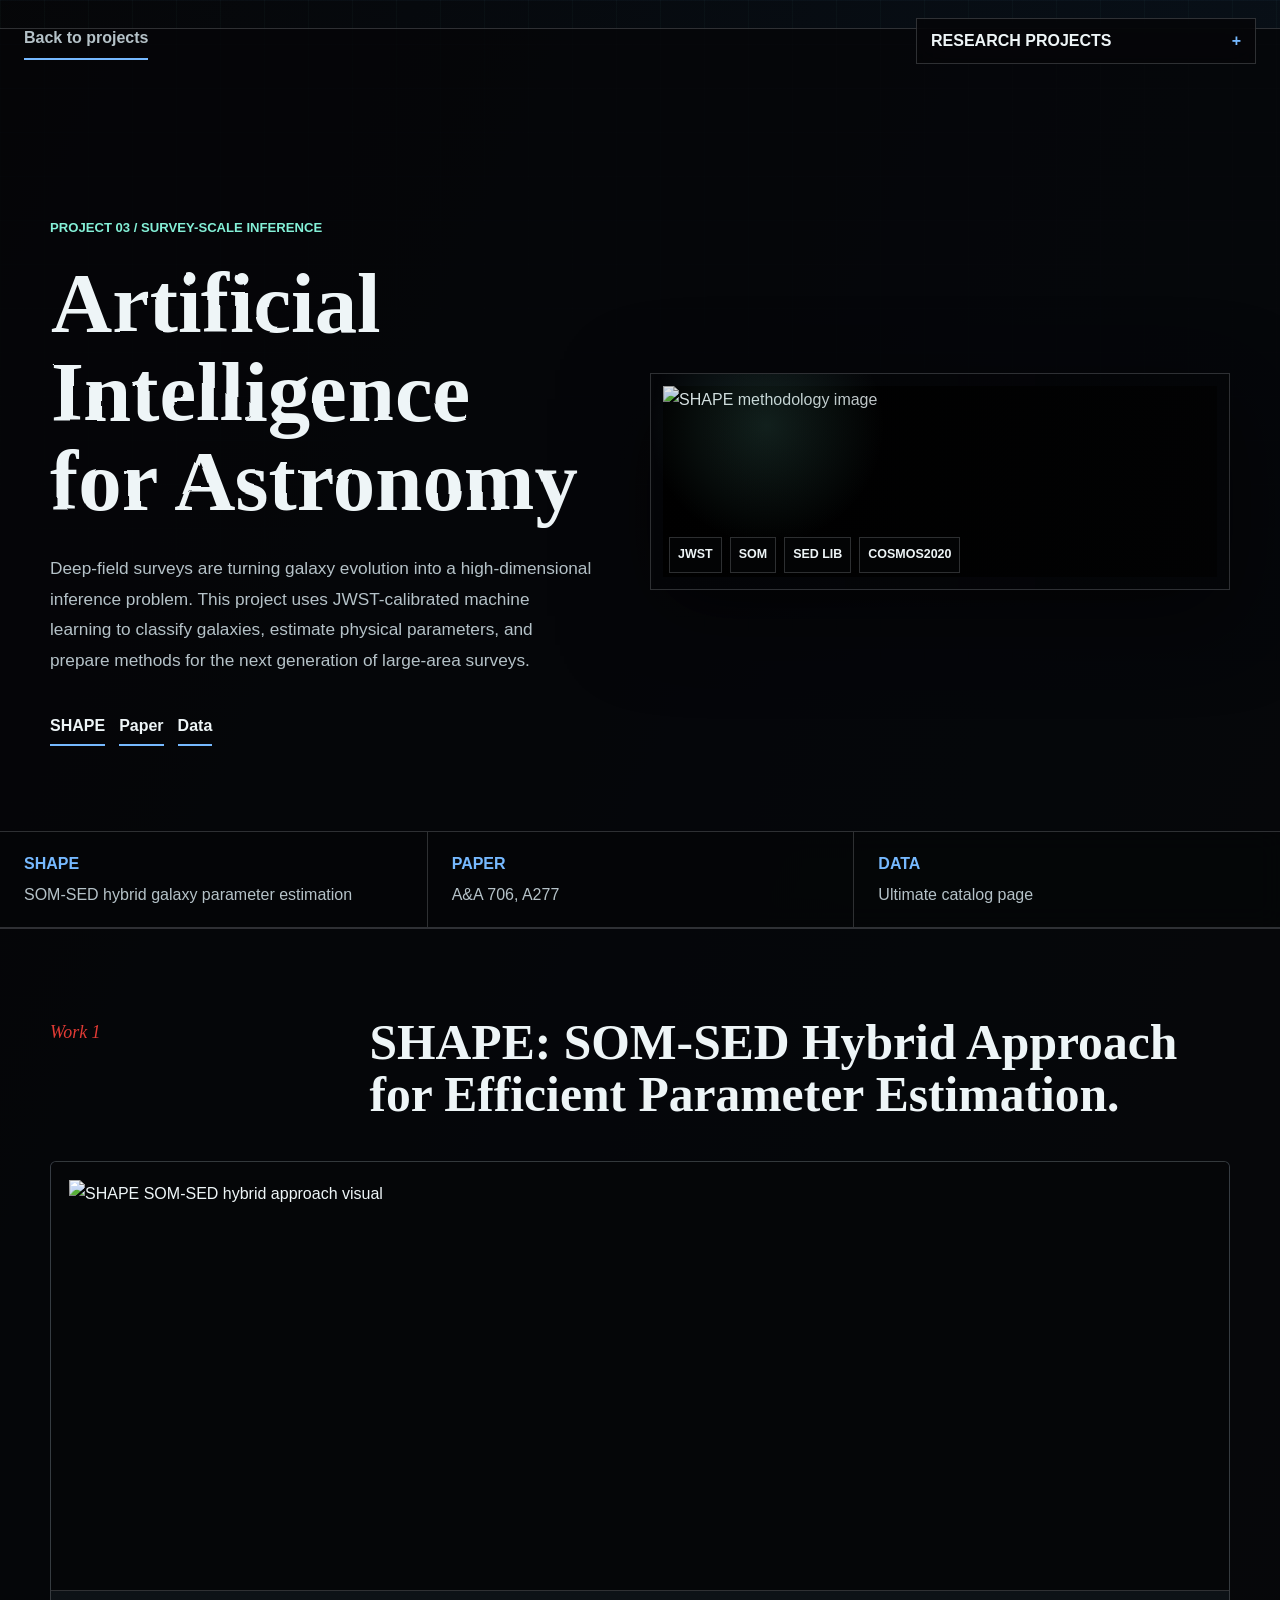
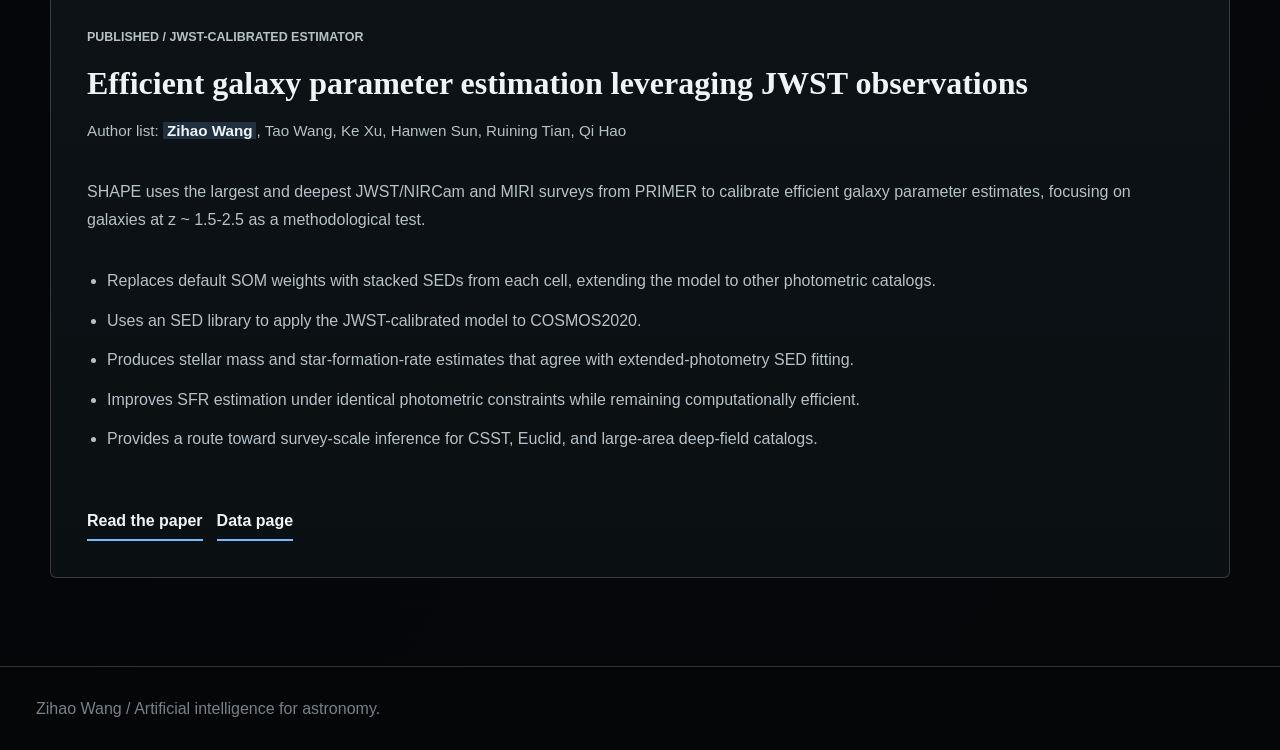
==== pages/artificial-intelligence-astronomy.html @ 345cf010 "Add galaxy and AI project pages" ====
<!DOCTYPE html>
<html lang="en">
<head>
  <meta charset="utf-8">
  <meta name="viewport" content="width=device-width, initial-scale=1">
  <title>Artificial Intelligence for Astronomy | Zihao Wang</title>
  <meta name="description" content="Research project page of Zihao Wang on machine learning for astronomy, JWST-calibrated galaxy parameter estimation, SHAPE, SOM-SED modeling, and survey-ready galaxy inference.">
  <meta name="robots" content="index, follow">
  <link rel="canonical" href="https://zihaowang-kiaa.github.io/personal-homepage/pages/artificial-intelligence-astronomy.html">
  <meta property="og:type" content="article">
  <meta property="og:title" content="Artificial Intelligence for Astronomy | Zihao Wang">
  <meta property="og:description" content="Projects on JWST-calibrated machine learning, SHAPE, galaxy parameter estimation, and large survey inference.">
  <meta property="og:url" content="https://zihaowang-kiaa.github.io/personal-homepage/pages/artificial-intelligence-astronomy.html">
  <meta property="og:image" content="https://zihaowang-kiaa.github.io/personal-homepage/source%20materials/SHAPE1.png">
  <link rel="icon" href="data:,">
  <style>
    :root {
      color-scheme: dark;
      --bg: #050608;
      --ink: #eef5f7;
      --muted: #b5c2c8;
      --dim: #76828a;
      --line: rgba(238, 245, 247, 0.18);
      --blue: #76b9ff;
      --mint: #84f0d7;
      --red: #e23b35;
      --paper: rgba(7, 9, 12, 0.86);
      --max: 1180px;
    }

    * { box-sizing: border-box; }

    html { scroll-behavior: smooth; }

    body {
      margin: 0;
      min-height: 100vh;
      color: var(--ink);
      background:
        linear-gradient(115deg, rgba(5, 6, 8, 0.98), rgba(7, 14, 22, 0.96) 50%, rgba(13, 17, 18, 0.98)),
        repeating-linear-gradient(0deg, rgba(118, 185, 255, 0.032) 0 1px, transparent 1px 13px),
        linear-gradient(90deg, rgba(226, 59, 53, 0.08), transparent 32%, rgba(132, 240, 215, 0.09));
      font-family: Inter, Helvetica, Arial, sans-serif;
      line-height: 1.72;
      overflow-x: hidden;
    }

    body::before {
      content: "";
      position: fixed;
      inset: 0;
      z-index: -1;
      pointer-events: none;
      background:
        linear-gradient(rgba(118, 185, 255, 0.045) 1px, transparent 1px),
        linear-gradient(90deg, rgba(132, 240, 215, 0.04) 1px, transparent 1px);
      background-size: 44px 44px;
      mask-image: linear-gradient(to bottom, rgba(0, 0, 0, 0.82), transparent 78%);
    }

    a { color: inherit; text-decoration: none; }

    img {
      display: block;
      max-width: 100%;
    }

    a:focus-visible,
    summary:focus-visible {
      outline: 2px solid var(--mint);
      outline-offset: 4px;
    }

    .back-link,
    .project-menu {
      position: fixed;
      top: 18px;
      z-index: 30;
    }

    .back-link {
      left: 24px;
      min-height: 42px;
      display: inline-flex;
      align-items: center;
      color: var(--muted);
      border-bottom: 2px solid var(--blue);
      font-weight: 900;
    }

    .project-menu {
      right: 24px;
      width: min(340px, calc(100vw - 48px));
    }

    .project-menu summary {
      min-height: 42px;
      padding: 8px 14px;
      list-style: none;
      cursor: pointer;
      border: 1px solid var(--line);
      background: rgba(5, 6, 8, 0.8);
      backdrop-filter: blur(14px);
      font-weight: 900;
      text-transform: uppercase;
    }

    .project-menu summary::-webkit-details-marker { display: none; }

    .project-menu summary::after {
      content: "+";
      float: right;
      color: var(--blue);
    }

    .project-menu[open] summary::after { content: "-"; }

    .project-options {
      margin-top: 8px;
      border: 1px solid var(--line);
      background: rgba(5, 6, 8, 0.94);
      backdrop-filter: blur(14px);
      box-shadow: 0 22px 70px rgba(0, 0, 0, 0.46);
    }

    .project-options a {
      display: grid;
      gap: 2px;
      padding: 14px;
      border-top: 1px solid var(--line);
      color: var(--muted);
    }

    .project-options a:first-child { border-top: 0; }

    .project-options a:hover,
    .project-options a:focus-visible,
    .project-options .active {
      color: var(--ink);
      background: rgba(118, 185, 255, 0.12);
    }

    .project-options small {
      color: var(--dim);
      text-transform: uppercase;
      font-weight: 900;
    }

    h1, h2, h3 {
      margin: 0;
      font-family: Georgia, "Times New Roman", serif;
      line-height: 1.05;
    }

    .hero {
      min-height: 100svh;
      padding: 116px 36px 108px;
      display: grid;
      align-items: center;
      border-bottom: 1px solid var(--line);
      overflow: hidden;
      position: relative;
    }

    .hero-inner,
    .section-inner {
      width: min(var(--max), 100%);
      margin: 0 auto;
      position: relative;
      z-index: 2;
    }

    .hero-inner {
      display: grid;
      grid-template-columns: minmax(0, 0.86fr) minmax(420px, 0.92fr);
      gap: 58px;
      align-items: center;
    }

    .kicker,
    .eyebrow {
      margin: 0;
      color: var(--mint);
      font-size: 0.82rem;
      font-weight: 900;
      text-transform: uppercase;
    }

    h1 {
      margin-top: 18px;
      max-width: 820px;
      font-size: 5.3rem;
      filter: url(#text-waver);
    }

    .subtitle {
      margin: 28px 0 0;
      max-width: 780px;
      color: var(--muted);
      font-size: 1.08rem;
      line-height: 1.78;
    }

    .hero-actions {
      display: flex;
      flex-wrap: wrap;
      gap: 14px;
      margin-top: 32px;
    }

    .text-link,
    .source-link {
      min-height: 38px;
      display: inline-flex;
      align-items: center;
      justify-self: start;
      color: var(--ink);
      border-bottom: 2px solid var(--blue);
      font-weight: 900;
    }

    .text-link:hover,
    .source-link:hover,
    .text-link:focus-visible,
    .source-link:focus-visible {
      color: var(--mint);
    }

    .data-map {
      position: relative;
      border: 1px solid var(--line);
      background: rgba(5, 6, 8, 0.7);
      padding: 12px;
      overflow: hidden;
      box-shadow: 0 26px 86px rgba(0, 0, 0, 0.54);
    }

    .data-map img {
      width: 100%;
      aspect-ratio: 2.91 / 1;
      object-fit: contain;
      object-position: center;
      opacity: 0.9;
      filter: contrast(1.1) saturate(0.92);
      background: #050608;
    }

    .data-map::after {
      content: "";
      position: absolute;
      inset: 0;
      pointer-events: none;
      background:
        linear-gradient(90deg, transparent, rgba(5, 6, 8, 0.38)),
        radial-gradient(circle at 20% 24%, rgba(132, 240, 215, 0.14), transparent 24%);
    }

    .map-labels {
      position: absolute;
      left: 18px;
      right: 18px;
      bottom: 16px;
      z-index: 2;
      display: flex;
      flex-wrap: wrap;
      gap: 8px;
    }

    .map-labels span {
      border: 1px solid var(--line);
      background: rgba(5, 6, 8, 0.72);
      padding: 6px 8px;
      color: var(--ink);
      font-size: 0.78rem;
      font-weight: 900;
      text-transform: uppercase;
    }

    .hero-ticker {
      position: absolute;
      left: 0;
      right: 0;
      bottom: 0;
      z-index: 3;
      display: grid;
      grid-template-columns: repeat(3, minmax(0, 1fr));
      border-top: 1px solid var(--line);
      background: rgba(5, 6, 8, 0.84);
      backdrop-filter: blur(12px);
    }

    .hero-ticker a {
      min-height: 88px;
      padding: 18px 24px;
      border-left: 1px solid var(--line);
      color: var(--muted);
      display: grid;
      align-content: center;
      gap: 3px;
    }

    .hero-ticker a:first-child { border-left: 0; }

    .hero-ticker span {
      color: var(--blue);
      font-weight: 900;
      text-transform: uppercase;
    }

    section {
      padding: 88px 36px;
      border-top: 1px solid var(--line);
      background: rgba(5, 6, 8, 0.8);
    }

    .section-head {
      display: grid;
      grid-template-columns: minmax(190px, 0.32fr) minmax(0, 1fr);
      gap: 44px;
      align-items: start;
      margin-bottom: 40px;
    }

    .section-head p {
      margin: 0;
      color: var(--red);
      font-family: Georgia, "Times New Roman", serif;
      font-size: 1.12rem;
      font-style: italic;
    }

    .section-head h2 {
      font-size: 3.1rem;
      max-width: 940px;
    }

    .work-card {
      border: 1px solid var(--line);
      border-radius: 6px;
      background:
        linear-gradient(180deg, rgba(118, 185, 255, 0.07), rgba(132, 240, 215, 0.035)),
        var(--paper);
    }

    .work-body p,
    .work-body li {
      color: var(--muted);
    }

    .work-card {
      overflow: hidden;
      display: grid;
      grid-template-columns: minmax(0, 1fr);
      align-items: start;
    }

    .work-cover {
      margin: 0;
      padding: 18px;
      border-bottom: 1px solid var(--line);
      background: #050608;
      overflow: hidden;
    }

    .work-cover img {
      width: 100%;
      aspect-ratio: 2.91 / 1;
      height: auto;
      object-fit: contain;
      object-position: center;
    }

    .work-body {
      padding: 36px;
      display: grid;
      gap: 18px;
      align-content: start;
    }

    .work-type {
      margin: 0;
      color: var(--mint);
      font-size: 0.78rem;
      font-weight: 900;
      text-transform: uppercase;
    }

    .work-body h3 {
      font-size: 2rem;
    }

    .authors {
      margin: 0;
      color: var(--muted);
      font-size: 0.95rem;
    }

    .authors strong {
      color: var(--ink);
      background: rgba(118, 185, 255, 0.18);
      padding: 0 4px;
    }

    .work-body ul {
      margin: 0;
      padding-left: 20px;
      line-height: 1.72;
    }

    .work-body li + li { margin-top: 12px; }

    footer {
      border-top: 1px solid var(--line);
      padding: 28px 36px;
      color: var(--dim);
      background: rgba(5, 6, 8, 0.92);
    }

    @media (max-width: 980px) {
      .hero-inner,
      .section-head,
      .work-card {
        grid-template-columns: 1fr;
      }

      .hero {
        min-height: auto;
        padding-top: 150px;
      }

      .hero-ticker {
        position: relative;
        grid-template-columns: 1fr;
        margin: 42px -36px -108px;
      }

      .hero-ticker a {
        border-left: 0;
        border-top: 1px solid var(--line);
      }

      .hero-ticker a:first-child { border-top: 0; }

      .work-cover {
        min-height: auto;
        border-right: 0;
        border-bottom: 1px solid var(--line);
      }

      .work-cover img {
        aspect-ratio: 2.91 / 1;
      }

      .project-menu,
      .back-link {
        position: absolute;
      }
    }

    @media (max-width: 640px) {
      .hero,
      section {
        padding-left: 20px;
        padding-right: 20px;
      }

      .back-link {
        left: 18px;
        top: 76px;
      }

      .project-menu {
        right: 18px;
        width: calc(100vw - 36px);
      }

      .hero-ticker {
        margin-left: -20px;
        margin-right: -20px;
      }

      h1 {
        font-size: 3rem;
      }

      .section-head h2 {
        font-size: 2.08rem;
      }

      .work-body {
        padding: 24px;
      }
    }
  </style>
</head>
<body>
  <svg width="0" height="0" aria-hidden="true">
    <filter id="text-waver">
      <feTurbulence baseFrequency="0.016" seed="5">
        <animate attributeName="seed" dur="0.8s" values="5;8;6;5" repeatCount="indefinite"></animate>
      </feTurbulence>
      <feDisplacementMap in="SourceGraphic" scale="1.8"></feDisplacementMap>
    </filter>
  </svg>

  <a class="back-link" href="../index.html#projects">Back to projects</a>

  <details class="project-menu">
    <summary>Research Projects</summary>
    <div class="project-options">
      <a href="high-redshift-black-holes-agns.html">
        <small>01</small>
        High-redshift black holes and AGNs
      </a>
      <a href="high-redshift-galaxies-star-formation.html">
        <small>02</small>
        High-redshift galaxies and star formation
      </a>
      <a class="active" href="artificial-intelligence-astronomy.html">
        <small>03 Active</small>
        Artificial Intelligence for astronomy
      </a>
    </div>
  </details>

  <main>
    <section class="hero" id="top">
      <div class="hero-inner">
        <div>
          <p class="kicker">Project 03 / Survey-scale inference</p>
          <h1>Artificial Intelligence for Astronomy</h1>
          <p class="subtitle">
            Deep-field surveys are turning galaxy evolution into a high-dimensional inference problem. This project uses JWST-calibrated machine learning to classify galaxies, estimate physical parameters, and prepare methods for the next generation of large-area surveys.
          </p>
          <div class="hero-actions" aria-label="Project shortcuts">
            <a class="text-link" href="#shape">SHAPE</a>
            <a class="text-link" href="https://ui.adsabs.harvard.edu/abs/2026A%26A...706A.277W/abstract" target="_blank" rel="noopener noreferrer">Paper</a>
            <a class="text-link" href="http://www.taoofcosmos.space/ultimate/" target="_blank" rel="noopener noreferrer">Data</a>
          </div>
        </div>

        <div class="data-map" aria-label="SHAPE methodology visual">
          <img src="../source materials/SHAPE1.png" alt="SHAPE methodology image">
          <div class="map-labels" aria-hidden="true">
            <span>JWST</span>
            <span>SOM</span>
            <span>SED Lib</span>
            <span>COSMOS2020</span>
          </div>
        </div>
      </div>

      <div class="hero-ticker">
        <a href="#shape">
          <span>SHAPE</span>
          SOM-SED hybrid galaxy parameter estimation
        </a>
        <a href="https://ui.adsabs.harvard.edu/abs/2026A%26A...706A.277W/abstract" target="_blank" rel="noopener noreferrer">
          <span>Paper</span>
          A&A 706, A277
        </a>
        <a href="http://www.taoofcosmos.space/ultimate/" target="_blank" rel="noopener noreferrer">
          <span>Data</span>
          Ultimate catalog page
        </a>
      </div>
    </section>

    <section id="shape">
      <div class="section-inner">
        <div class="section-head">
          <p>Work 1</p>
          <h2>SHAPE: SOM-SED Hybrid Approach for Efficient Parameter Estimation.</h2>
        </div>

        <article class="work-card">
          <figure class="work-cover">
            <img src="../source materials/SHAPE1.png" alt="SHAPE SOM-SED hybrid approach visual">
          </figure>
          <div class="work-body">
            <p class="work-type">Published / JWST-calibrated estimator</p>
            <h3>Efficient galaxy parameter estimation leveraging JWST observations</h3>
            <p class="authors">Author list: <strong>Zihao Wang</strong>, Tao Wang, Ke Xu, Hanwen Sun, Ruining Tian, Qi Hao</p>
            <p>
              SHAPE uses the largest and deepest JWST/NIRCam and MIRI surveys from PRIMER to calibrate efficient galaxy parameter estimates, focusing on galaxies at z ~ 1.5-2.5 as a methodological test.
            </p>
            <ul>
              <li>Replaces default SOM weights with stacked SEDs from each cell, extending the model to other photometric catalogs.</li>
              <li>Uses an SED library to apply the JWST-calibrated model to COSMOS2020.</li>
              <li>Produces stellar mass and star-formation-rate estimates that agree with extended-photometry SED fitting.</li>
              <li>Improves SFR estimation under identical photometric constraints while remaining computationally efficient.</li>
              <li>Provides a route toward survey-scale inference for CSST, Euclid, and large-area deep-field catalogs.</li>
            </ul>
            <div class="hero-actions">
              <a class="source-link" href="https://ui.adsabs.harvard.edu/abs/2026A%26A...706A.277W/abstract" target="_blank" rel="noopener noreferrer">Read the paper</a>
              <a class="source-link" href="http://www.taoofcosmos.space/ultimate/" target="_blank" rel="noopener noreferrer">Data page</a>
            </div>
          </div>
        </article>
      </div>
    </section>

  </main>

  <footer>
    Zihao Wang / Artificial intelligence for astronomy.
  </footer>

  <script>
    document.querySelectorAll("a[href]").forEach((link) => {
      const href = link.getAttribute("href") || "";
      if (!/^https?:\/\//i.test(href)) return;
      const url = new URL(href, window.location.href);
      if (url.origin === window.location.origin) return;
      link.target = "_blank";
      link.rel = "noopener noreferrer";
    });
  </script>
</body>
</html>
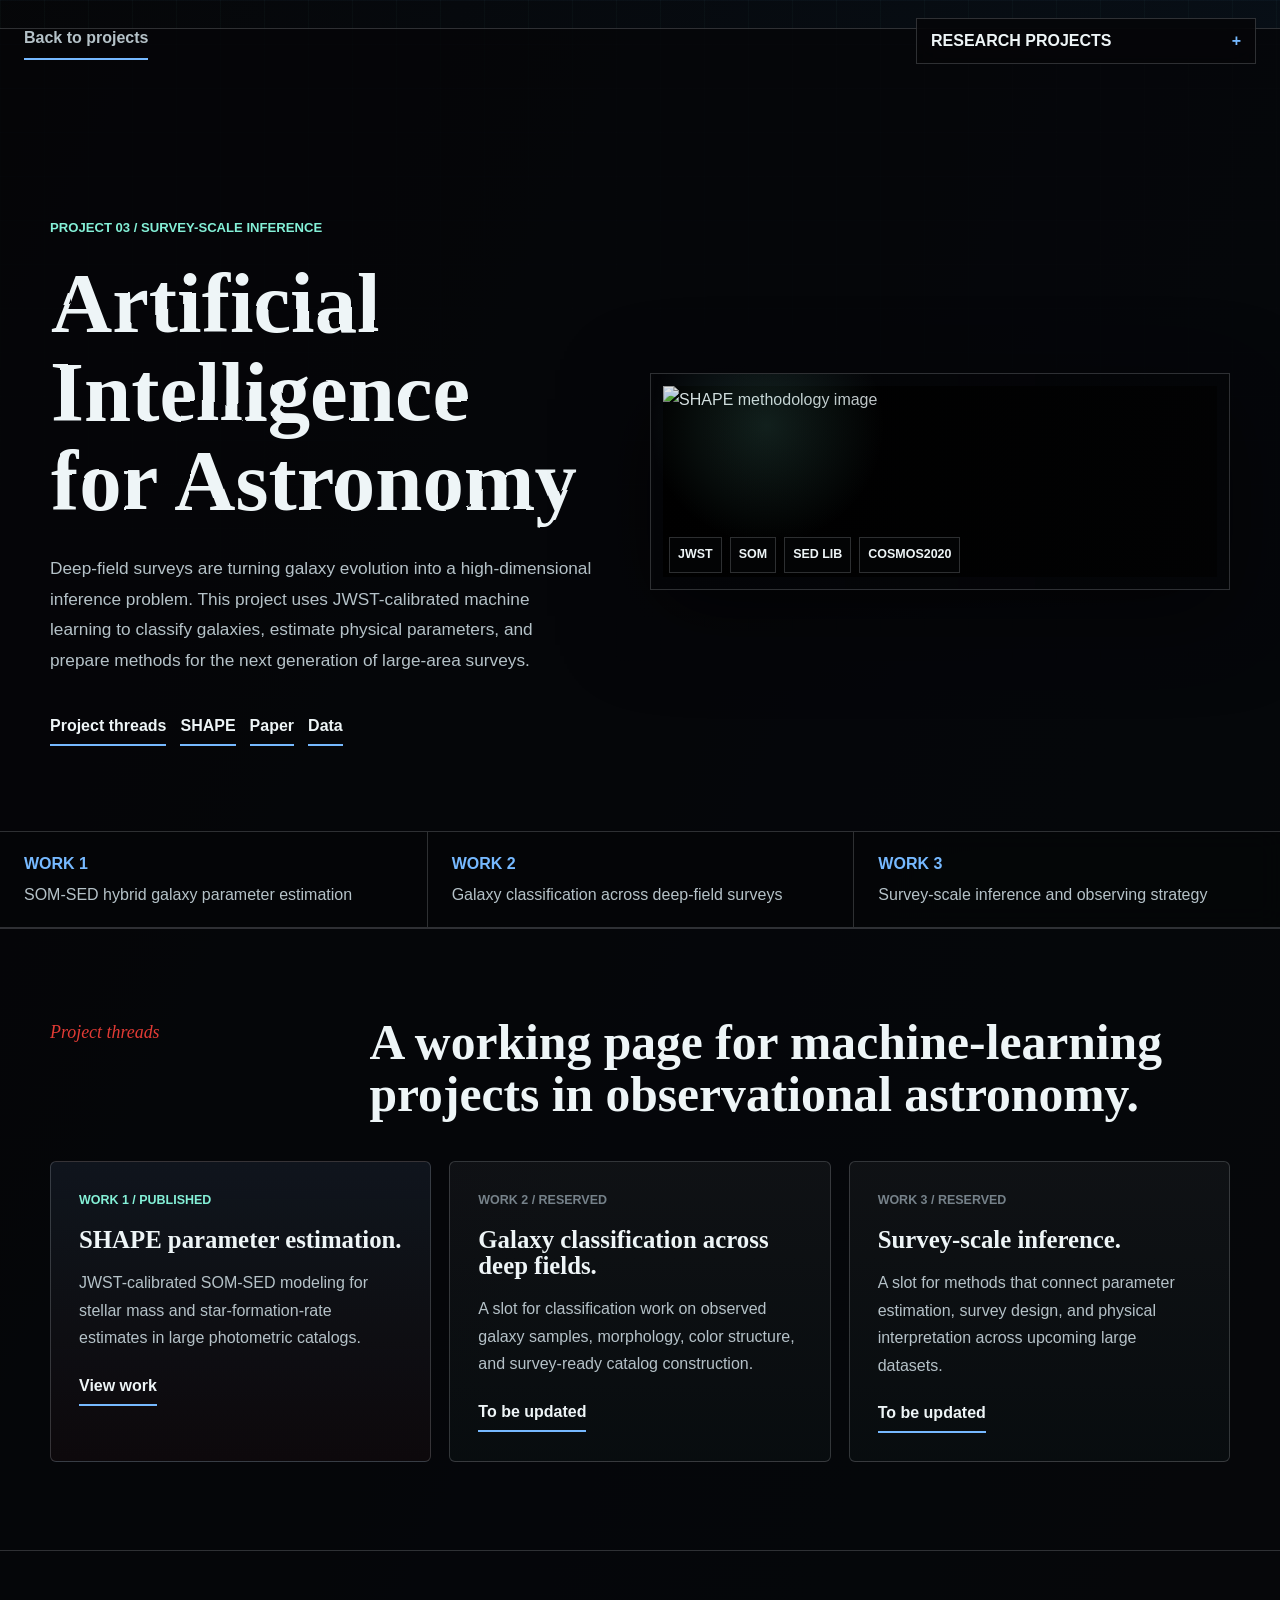
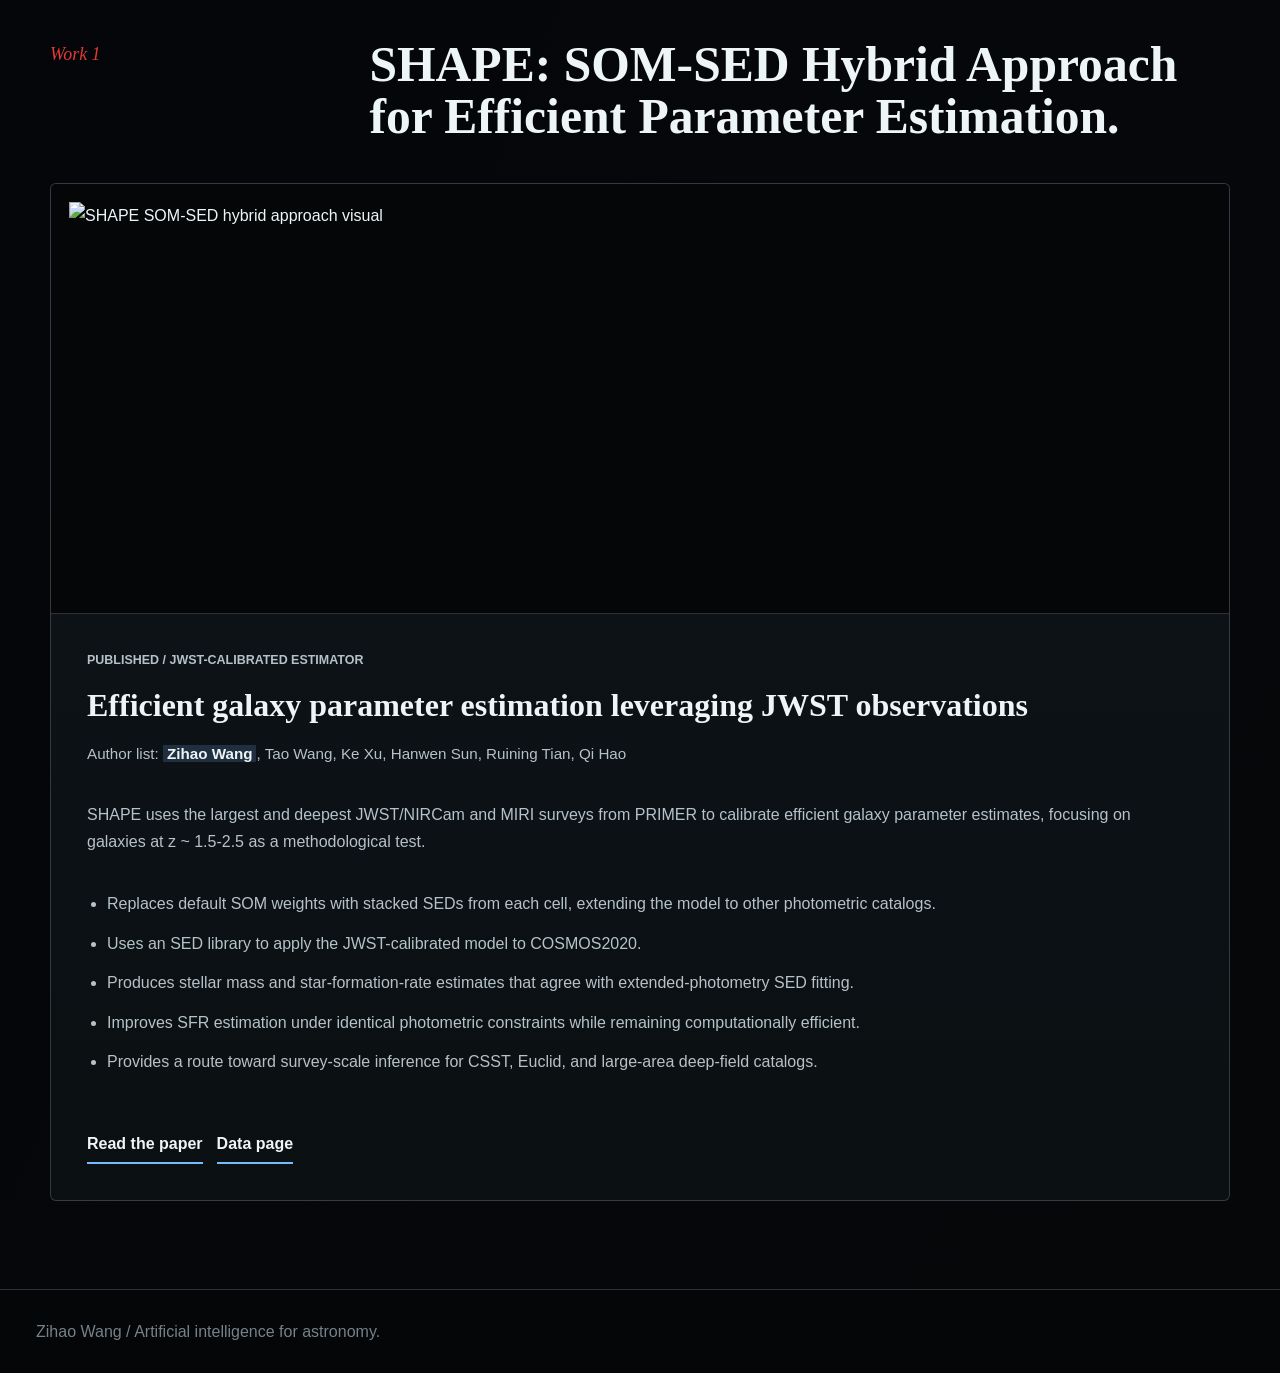
==== commit f03e3a7e: "Make AI project page extensible" ====
--- a/pages/artificial-intelligence-astronomy.html
+++ b/pages/artificial-intelligence-astronomy.html
@@ -342,6 +342,52 @@
         var(--paper);
     }
 
+    .thread-grid {
+      display: grid;
+      grid-template-columns: repeat(3, minmax(0, 1fr));
+      gap: 18px;
+    }
+
+    .thread-card {
+      min-height: 230px;
+      padding: 28px;
+      border: 1px solid var(--line);
+      border-radius: 6px;
+      background:
+        linear-gradient(180deg, rgba(118, 185, 255, 0.08), rgba(226, 59, 53, 0.03)),
+        var(--paper);
+      display: grid;
+      gap: 16px;
+      align-content: start;
+    }
+
+    .thread-card.is-reserved {
+      background:
+        linear-gradient(180deg, rgba(238, 245, 247, 0.045), rgba(132, 240, 215, 0.025)),
+        rgba(7, 9, 12, 0.62);
+    }
+
+    .thread-card h3 {
+      font-size: 1.55rem;
+    }
+
+    .thread-card p {
+      margin: 0;
+      color: var(--muted);
+    }
+
+    .thread-status {
+      width: max-content;
+      color: var(--mint);
+      font-size: 0.78rem;
+      font-weight: 900;
+      text-transform: uppercase;
+    }
+
+    .is-reserved .thread-status {
+      color: var(--dim);
+    }
+
     .work-body p,
     .work-body li {
       color: var(--muted);
@@ -420,6 +466,10 @@
       .hero-inner,
       .section-head,
       .work-card {
+        grid-template-columns: 1fr;
+      }
+
+      .thread-grid {
         grid-template-columns: 1fr;
       }
 
@@ -533,6 +583,7 @@
             Deep-field surveys are turning galaxy evolution into a high-dimensional inference problem. This project uses JWST-calibrated machine learning to classify galaxies, estimate physical parameters, and prepare methods for the next generation of large-area surveys.
           </p>
           <div class="hero-actions" aria-label="Project shortcuts">
+            <a class="text-link" href="#project-threads">Project threads</a>
             <a class="text-link" href="#shape">SHAPE</a>
             <a class="text-link" href="https://ui.adsabs.harvard.edu/abs/2026A%26A...706A.277W/abstract" target="_blank" rel="noopener noreferrer">Paper</a>
             <a class="text-link" href="http://www.taoofcosmos.space/ultimate/" target="_blank" rel="noopener noreferrer">Data</a>
@@ -552,17 +603,49 @@
 
       <div class="hero-ticker">
         <a href="#shape">
-          <span>SHAPE</span>
+          <span>Work 1</span>
           SOM-SED hybrid galaxy parameter estimation
         </a>
-        <a href="https://ui.adsabs.harvard.edu/abs/2026A%26A...706A.277W/abstract" target="_blank" rel="noopener noreferrer">
-          <span>Paper</span>
-          A&A 706, A277
+        <a href="#work-2">
+          <span>Work 2</span>
+          Galaxy classification across deep-field surveys
         </a>
-        <a href="http://www.taoofcosmos.space/ultimate/" target="_blank" rel="noopener noreferrer">
-          <span>Data</span>
-          Ultimate catalog page
+        <a href="#work-3">
+          <span>Work 3</span>
+          Survey-scale inference and observing strategy
         </a>
+      </div>
+    </section>
+
+    <section id="project-threads">
+      <div class="section-inner">
+        <div class="section-head">
+          <p>Project threads</p>
+          <h2>A working page for machine-learning projects in observational astronomy.</h2>
+        </div>
+
+        <div class="thread-grid">
+          <article class="thread-card">
+            <span class="thread-status">Work 1 / Published</span>
+            <h3>SHAPE parameter estimation.</h3>
+            <p>JWST-calibrated SOM-SED modeling for stellar mass and star-formation-rate estimates in large photometric catalogs.</p>
+            <a class="source-link" href="#shape">View work</a>
+          </article>
+
+          <article class="thread-card is-reserved" id="work-2">
+            <span class="thread-status">Work 2 / Reserved</span>
+            <h3>Galaxy classification across deep fields.</h3>
+            <p>A slot for classification work on observed galaxy samples, morphology, color structure, and survey-ready catalog construction.</p>
+            <span class="source-link">To be updated</span>
+          </article>
+
+          <article class="thread-card is-reserved" id="work-3">
+            <span class="thread-status">Work 3 / Reserved</span>
+            <h3>Survey-scale inference.</h3>
+            <p>A slot for methods that connect parameter estimation, survey design, and physical interpretation across upcoming large datasets.</p>
+            <span class="source-link">To be updated</span>
+          </article>
+        </div>
       </div>
     </section>
 
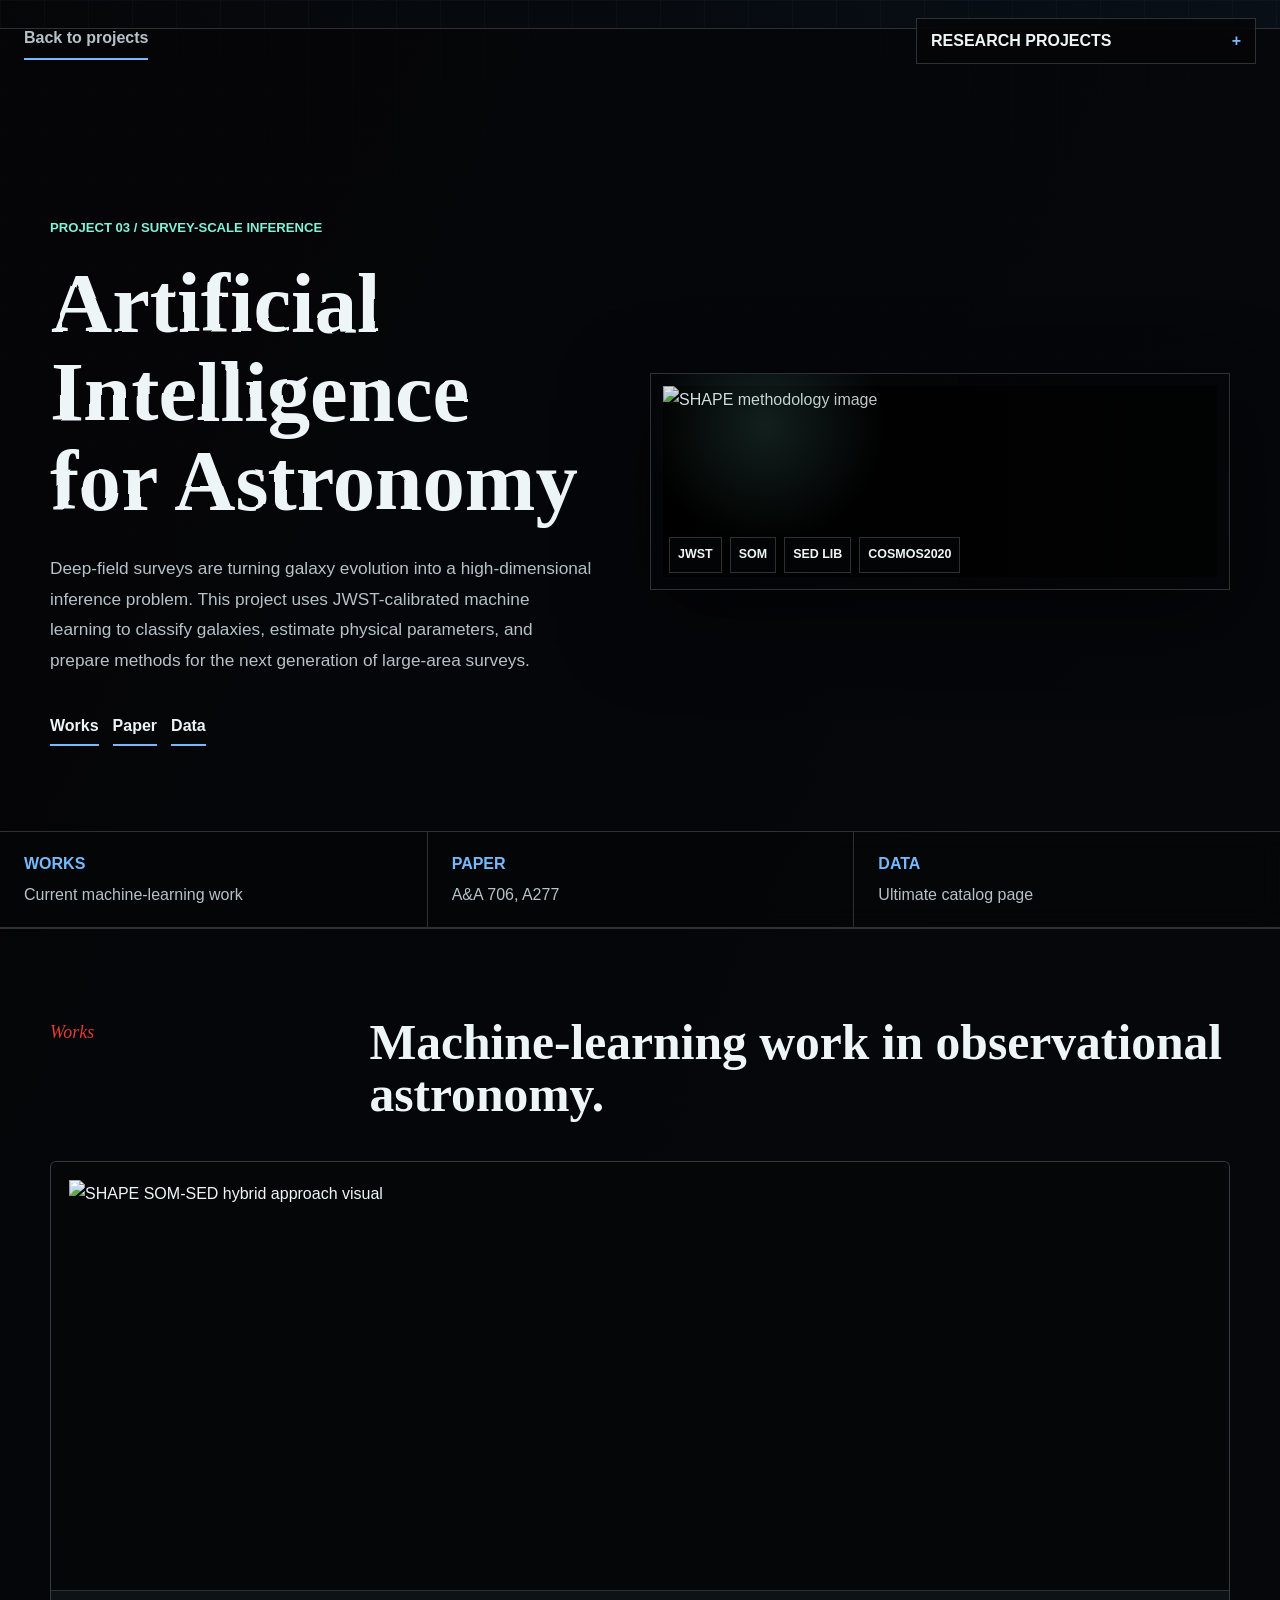
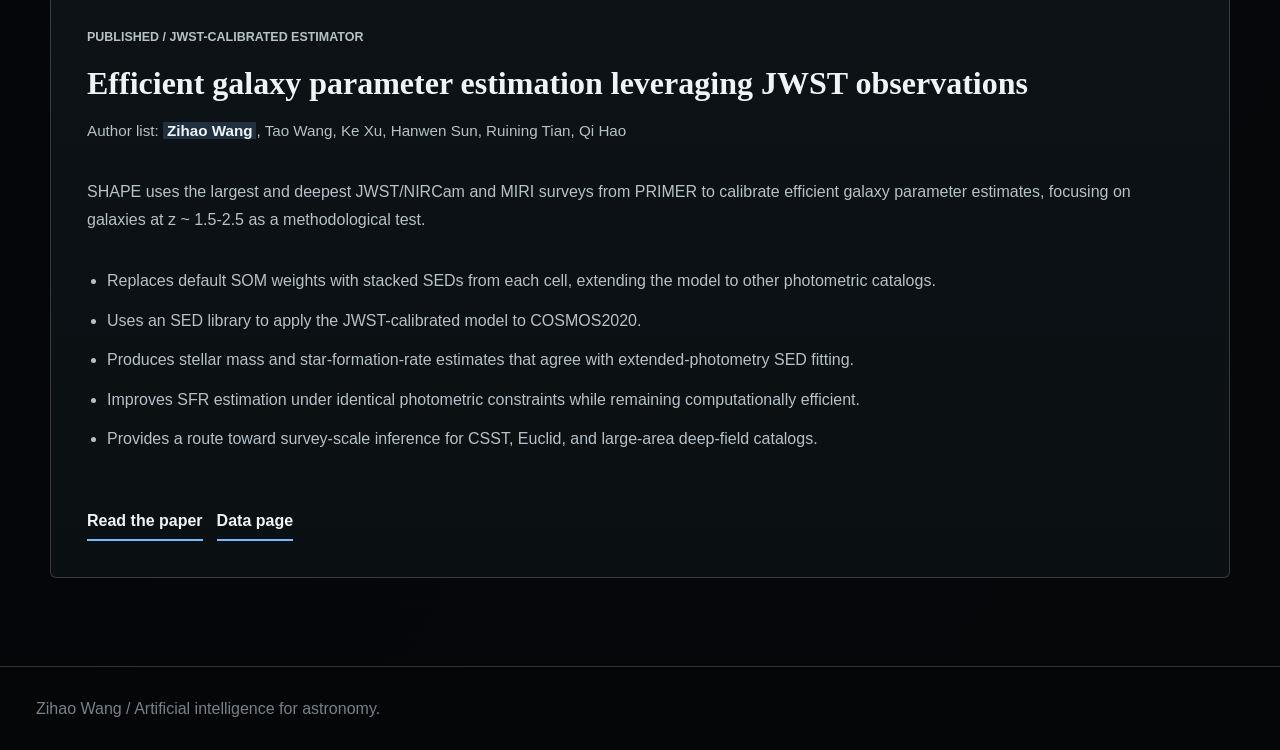
==== commit 25be700b: "Simplify AI project works section" ====
--- a/pages/artificial-intelligence-astronomy.html
+++ b/pages/artificial-intelligence-astronomy.html
@@ -342,50 +342,10 @@
         var(--paper);
     }
 
-    .thread-grid {
-      display: grid;
-      grid-template-columns: repeat(3, minmax(0, 1fr));
-      gap: 18px;
-    }
-
-    .thread-card {
-      min-height: 230px;
-      padding: 28px;
-      border: 1px solid var(--line);
-      border-radius: 6px;
-      background:
-        linear-gradient(180deg, rgba(118, 185, 255, 0.08), rgba(226, 59, 53, 0.03)),
-        var(--paper);
-      display: grid;
-      gap: 16px;
-      align-content: start;
-    }
-
-    .thread-card.is-reserved {
-      background:
-        linear-gradient(180deg, rgba(238, 245, 247, 0.045), rgba(132, 240, 215, 0.025)),
-        rgba(7, 9, 12, 0.62);
-    }
-
-    .thread-card h3 {
-      font-size: 1.55rem;
-    }
-
-    .thread-card p {
-      margin: 0;
-      color: var(--muted);
-    }
-
-    .thread-status {
-      width: max-content;
-      color: var(--mint);
-      font-size: 0.78rem;
-      font-weight: 900;
-      text-transform: uppercase;
-    }
-
-    .is-reserved .thread-status {
-      color: var(--dim);
+    .work-grid {
+      display: grid;
+      grid-template-columns: repeat(auto-fit, minmax(min(100%, 520px), 1fr));
+      gap: 28px;
     }
 
     .work-body p,
@@ -466,10 +426,6 @@
       .hero-inner,
       .section-head,
       .work-card {
-        grid-template-columns: 1fr;
-      }
-
-      .thread-grid {
         grid-template-columns: 1fr;
       }
 
@@ -583,8 +539,7 @@
             Deep-field surveys are turning galaxy evolution into a high-dimensional inference problem. This project uses JWST-calibrated machine learning to classify galaxies, estimate physical parameters, and prepare methods for the next generation of large-area surveys.
           </p>
           <div class="hero-actions" aria-label="Project shortcuts">
-            <a class="text-link" href="#project-threads">Project threads</a>
-            <a class="text-link" href="#shape">SHAPE</a>
+            <a class="text-link" href="#works">Works</a>
             <a class="text-link" href="https://ui.adsabs.harvard.edu/abs/2026A%26A...706A.277W/abstract" target="_blank" rel="noopener noreferrer">Paper</a>
             <a class="text-link" href="http://www.taoofcosmos.space/ultimate/" target="_blank" rel="noopener noreferrer">Data</a>
           </div>
@@ -602,84 +557,54 @@
       </div>
 
       <div class="hero-ticker">
-        <a href="#shape">
-          <span>Work 1</span>
-          SOM-SED hybrid galaxy parameter estimation
+        <a href="#works">
+          <span>Works</span>
+          Current machine-learning work
         </a>
-        <a href="#work-2">
-          <span>Work 2</span>
-          Galaxy classification across deep-field surveys
+        <a href="https://ui.adsabs.harvard.edu/abs/2026A%26A...706A.277W/abstract" target="_blank" rel="noopener noreferrer">
+          <span>Paper</span>
+          A&A 706, A277
         </a>
-        <a href="#work-3">
-          <span>Work 3</span>
-          Survey-scale inference and observing strategy
+        <a href="http://www.taoofcosmos.space/ultimate/" target="_blank" rel="noopener noreferrer">
+          <span>Data</span>
+          Ultimate catalog page
         </a>
       </div>
     </section>
 
-    <section id="project-threads">
+    <section id="works">
       <div class="section-inner">
         <div class="section-head">
-          <p>Project threads</p>
-          <h2>A working page for machine-learning projects in observational astronomy.</h2>
+          <p>Works</p>
+          <h2>Machine-learning work in observational astronomy.</h2>
         </div>
 
-        <div class="thread-grid">
-          <article class="thread-card">
-            <span class="thread-status">Work 1 / Published</span>
-            <h3>SHAPE parameter estimation.</h3>
-            <p>JWST-calibrated SOM-SED modeling for stellar mass and star-formation-rate estimates in large photometric catalogs.</p>
-            <a class="source-link" href="#shape">View work</a>
-          </article>
-
-          <article class="thread-card is-reserved" id="work-2">
-            <span class="thread-status">Work 2 / Reserved</span>
-            <h3>Galaxy classification across deep fields.</h3>
-            <p>A slot for classification work on observed galaxy samples, morphology, color structure, and survey-ready catalog construction.</p>
-            <span class="source-link">To be updated</span>
-          </article>
-
-          <article class="thread-card is-reserved" id="work-3">
-            <span class="thread-status">Work 3 / Reserved</span>
-            <h3>Survey-scale inference.</h3>
-            <p>A slot for methods that connect parameter estimation, survey design, and physical interpretation across upcoming large datasets.</p>
-            <span class="source-link">To be updated</span>
+        <div class="work-grid">
+          <article class="work-card" id="shape">
+            <figure class="work-cover">
+              <img src="../source materials/SHAPE1.png" alt="SHAPE SOM-SED hybrid approach visual">
+            </figure>
+            <div class="work-body">
+              <p class="work-type">Published / JWST-calibrated estimator</p>
+              <h3>Efficient galaxy parameter estimation leveraging JWST observations</h3>
+              <p class="authors">Author list: <strong>Zihao Wang</strong>, Tao Wang, Ke Xu, Hanwen Sun, Ruining Tian, Qi Hao</p>
+              <p>
+                SHAPE uses the largest and deepest JWST/NIRCam and MIRI surveys from PRIMER to calibrate efficient galaxy parameter estimates, focusing on galaxies at z ~ 1.5-2.5 as a methodological test.
+              </p>
+              <ul>
+                <li>Replaces default SOM weights with stacked SEDs from each cell, extending the model to other photometric catalogs.</li>
+                <li>Uses an SED library to apply the JWST-calibrated model to COSMOS2020.</li>
+                <li>Produces stellar mass and star-formation-rate estimates that agree with extended-photometry SED fitting.</li>
+                <li>Improves SFR estimation under identical photometric constraints while remaining computationally efficient.</li>
+                <li>Provides a route toward survey-scale inference for CSST, Euclid, and large-area deep-field catalogs.</li>
+              </ul>
+              <div class="hero-actions">
+                <a class="source-link" href="https://ui.adsabs.harvard.edu/abs/2026A%26A...706A.277W/abstract" target="_blank" rel="noopener noreferrer">Read the paper</a>
+                <a class="source-link" href="http://www.taoofcosmos.space/ultimate/" target="_blank" rel="noopener noreferrer">Data page</a>
+              </div>
+            </div>
           </article>
         </div>
-      </div>
-    </section>
-
-    <section id="shape">
-      <div class="section-inner">
-        <div class="section-head">
-          <p>Work 1</p>
-          <h2>SHAPE: SOM-SED Hybrid Approach for Efficient Parameter Estimation.</h2>
-        </div>
-
-        <article class="work-card">
-          <figure class="work-cover">
-            <img src="../source materials/SHAPE1.png" alt="SHAPE SOM-SED hybrid approach visual">
-          </figure>
-          <div class="work-body">
-            <p class="work-type">Published / JWST-calibrated estimator</p>
-            <h3>Efficient galaxy parameter estimation leveraging JWST observations</h3>
-            <p class="authors">Author list: <strong>Zihao Wang</strong>, Tao Wang, Ke Xu, Hanwen Sun, Ruining Tian, Qi Hao</p>
-            <p>
-              SHAPE uses the largest and deepest JWST/NIRCam and MIRI surveys from PRIMER to calibrate efficient galaxy parameter estimates, focusing on galaxies at z ~ 1.5-2.5 as a methodological test.
-            </p>
-            <ul>
-              <li>Replaces default SOM weights with stacked SEDs from each cell, extending the model to other photometric catalogs.</li>
-              <li>Uses an SED library to apply the JWST-calibrated model to COSMOS2020.</li>
-              <li>Produces stellar mass and star-formation-rate estimates that agree with extended-photometry SED fitting.</li>
-              <li>Improves SFR estimation under identical photometric constraints while remaining computationally efficient.</li>
-              <li>Provides a route toward survey-scale inference for CSST, Euclid, and large-area deep-field catalogs.</li>
-            </ul>
-            <div class="hero-actions">
-              <a class="source-link" href="https://ui.adsabs.harvard.edu/abs/2026A%26A...706A.277W/abstract" target="_blank" rel="noopener noreferrer">Read the paper</a>
-              <a class="source-link" href="http://www.taoofcosmos.space/ultimate/" target="_blank" rel="noopener noreferrer">Data page</a>
-            </div>
-          </div>
-        </article>
       </div>
     </section>
 
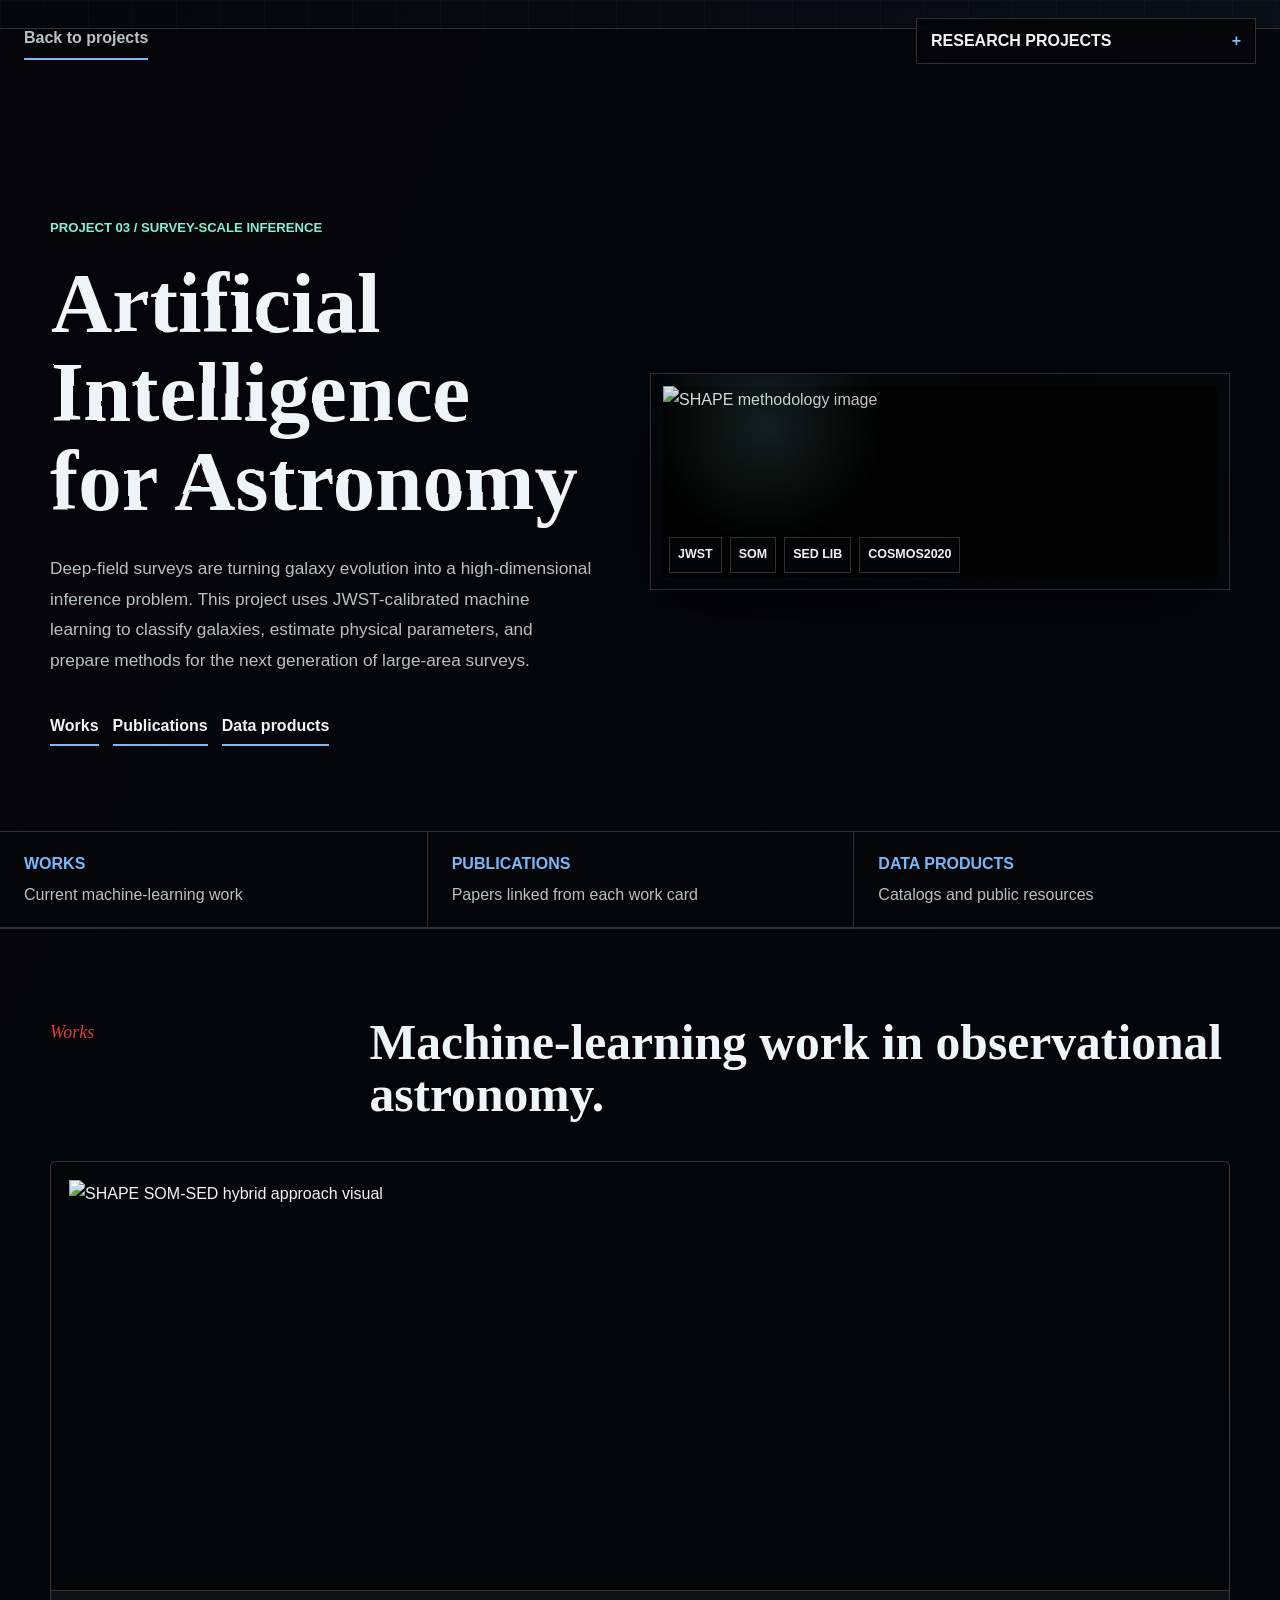
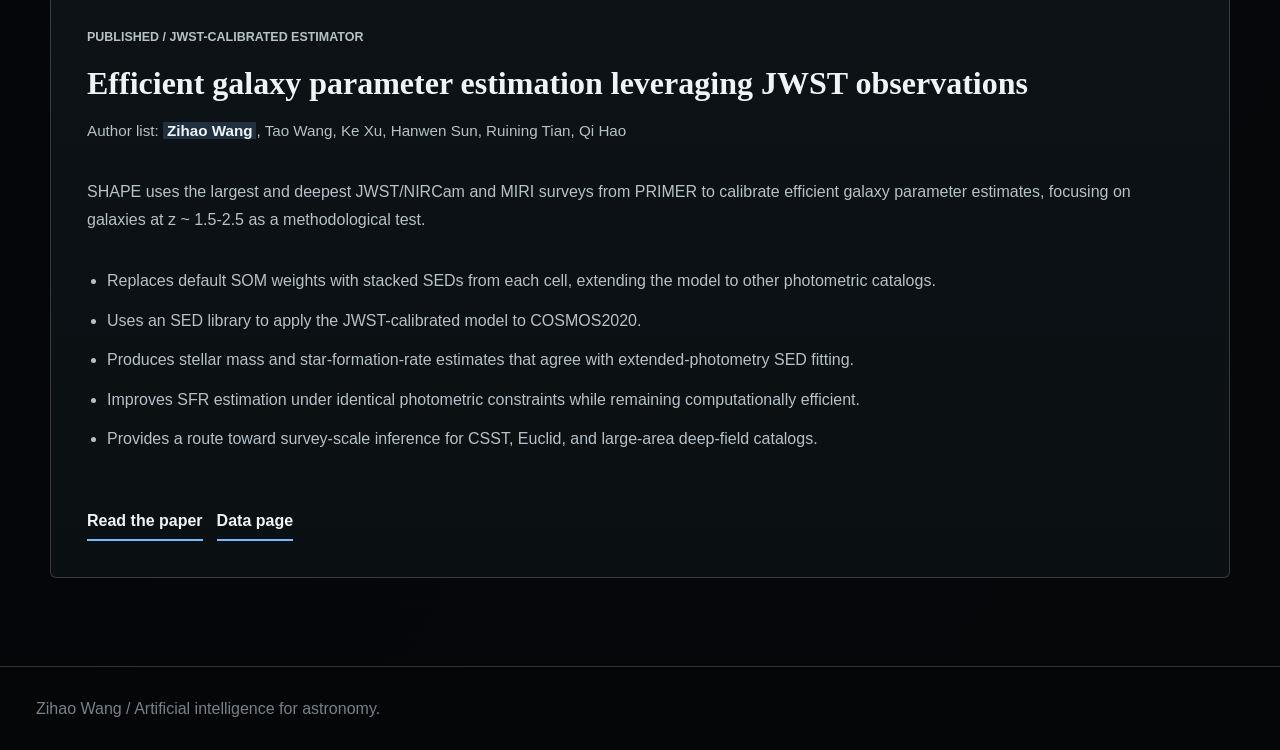
==== commit 2eed82cc: "Refine homepage text hierarchy" ====
--- a/pages/artificial-intelligence-astronomy.html
+++ b/pages/artificial-intelligence-astronomy.html
@@ -540,8 +540,8 @@
           </p>
           <div class="hero-actions" aria-label="Project shortcuts">
             <a class="text-link" href="#works">Works</a>
-            <a class="text-link" href="https://ui.adsabs.harvard.edu/abs/2026A%26A...706A.277W/abstract" target="_blank" rel="noopener noreferrer">Paper</a>
-            <a class="text-link" href="http://www.taoofcosmos.space/ultimate/" target="_blank" rel="noopener noreferrer">Data</a>
+            <a class="text-link" href="#shape-publications">Publications</a>
+            <a class="text-link" href="#shape-data">Data products</a>
           </div>
         </div>
 
@@ -561,13 +561,13 @@
           <span>Works</span>
           Current machine-learning work
         </a>
-        <a href="https://ui.adsabs.harvard.edu/abs/2026A%26A...706A.277W/abstract" target="_blank" rel="noopener noreferrer">
-          <span>Paper</span>
-          A&A 706, A277
+        <a href="#shape-publications">
+          <span>Publications</span>
+          Papers linked from each work card
         </a>
-        <a href="http://www.taoofcosmos.space/ultimate/" target="_blank" rel="noopener noreferrer">
-          <span>Data</span>
-          Ultimate catalog page
+        <a href="#shape-data">
+          <span>Data products</span>
+          Catalogs and public resources
         </a>
       </div>
     </section>
@@ -599,8 +599,8 @@
                 <li>Provides a route toward survey-scale inference for CSST, Euclid, and large-area deep-field catalogs.</li>
               </ul>
               <div class="hero-actions">
-                <a class="source-link" href="https://ui.adsabs.harvard.edu/abs/2026A%26A...706A.277W/abstract" target="_blank" rel="noopener noreferrer">Read the paper</a>
-                <a class="source-link" href="http://www.taoofcosmos.space/ultimate/" target="_blank" rel="noopener noreferrer">Data page</a>
+                <a id="shape-publications" class="source-link" href="https://ui.adsabs.harvard.edu/abs/2026A%26A...706A.277W/abstract" target="_blank" rel="noopener noreferrer">Read the paper</a>
+                <a id="shape-data" class="source-link" href="http://www.taoofcosmos.space/ultimate/" target="_blank" rel="noopener noreferrer">Data page</a>
               </div>
             </div>
           </article>
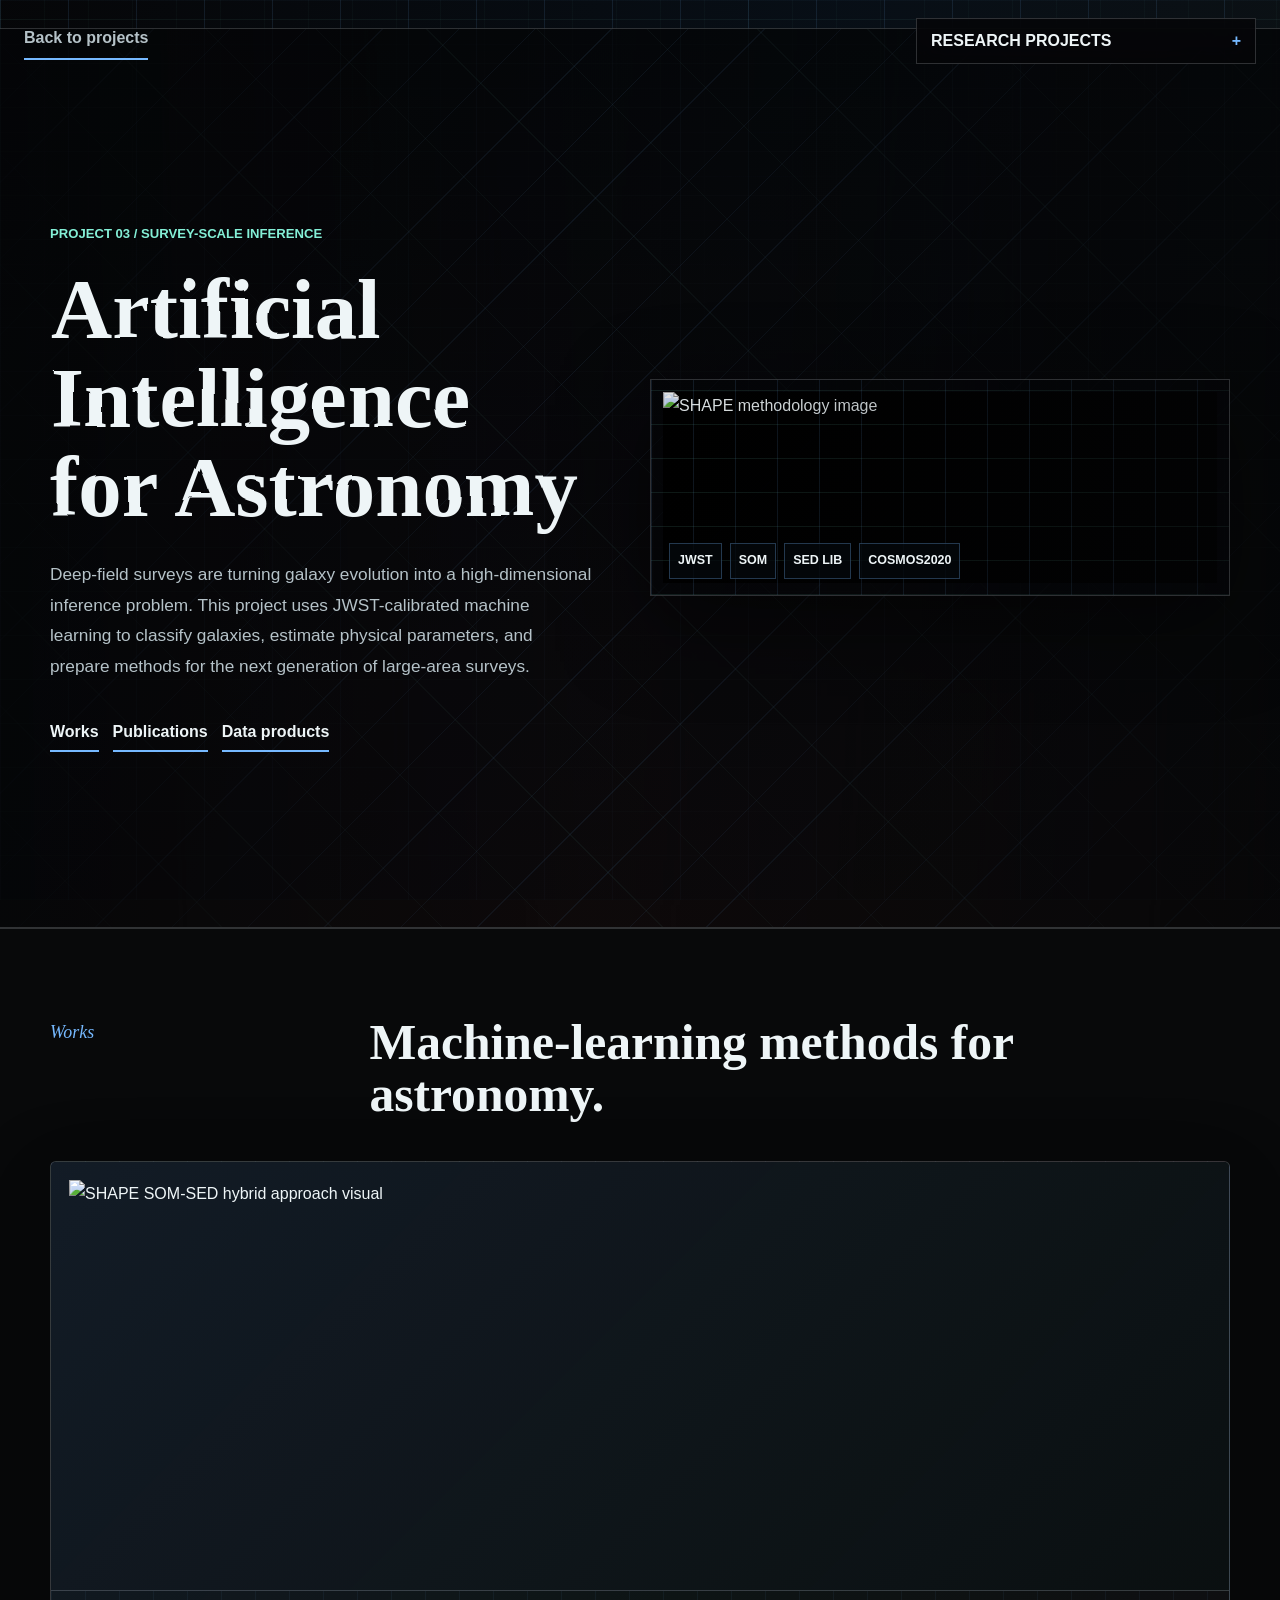
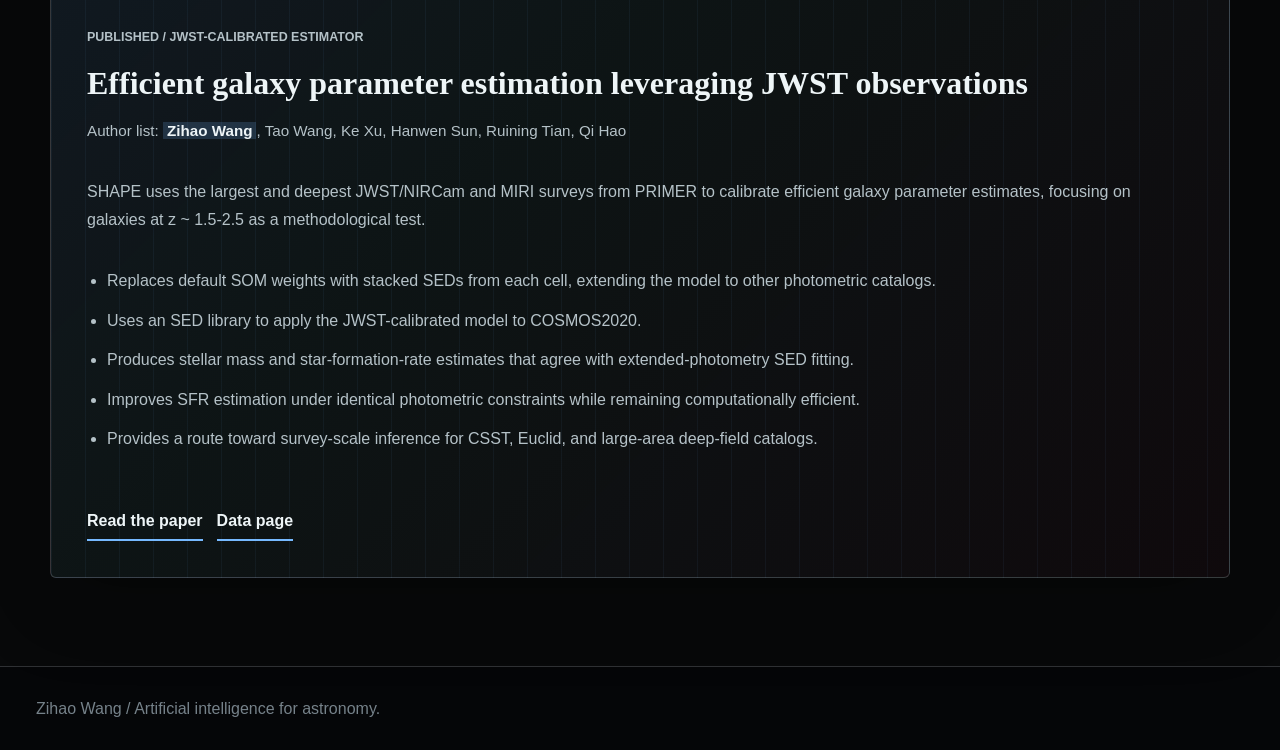
==== commit be3de388: "Refine global homepage hierarchy and project backgrounds" ====
--- a/pages/artificial-intelligence-astronomy.html
+++ b/pages/artificial-intelligence-astronomy.html
@@ -4,12 +4,12 @@
   <meta charset="utf-8">
   <meta name="viewport" content="width=device-width, initial-scale=1">
   <title>Artificial Intelligence for Astronomy | Zihao Wang</title>
-  <meta name="description" content="Research project page of Zihao Wang on machine learning for astronomy, JWST-calibrated galaxy parameter estimation, SHAPE, SOM-SED modeling, and survey-ready galaxy inference.">
+  <meta name="description" content="Research project page of Zihao Wang on machine learning for astronomy, survey-scale inference, galaxy characterization, and public data products.">
   <meta name="robots" content="index, follow">
   <link rel="canonical" href="https://zihaowang-kiaa.github.io/personal-homepage/pages/artificial-intelligence-astronomy.html">
   <meta property="og:type" content="article">
   <meta property="og:title" content="Artificial Intelligence for Astronomy | Zihao Wang">
-  <meta property="og:description" content="Projects on JWST-calibrated machine learning, SHAPE, galaxy parameter estimation, and large survey inference.">
+  <meta property="og:description" content="Projects on machine learning for astronomical surveys, galaxy characterization, and scalable inference.">
   <meta property="og:url" content="https://zihaowang-kiaa.github.io/personal-homepage/pages/artificial-intelligence-astronomy.html">
   <meta property="og:image" content="https://zihaowang-kiaa.github.io/personal-homepage/source%20materials/SHAPE1.png">
   <link rel="icon" href="data:,">
@@ -37,9 +37,12 @@
       min-height: 100vh;
       color: var(--ink);
       background:
+        repeating-linear-gradient(90deg, rgba(118, 185, 255, 0.11) 0 1px, transparent 1px 68px),
+        repeating-linear-gradient(0deg, rgba(132, 240, 215, 0.055) 0 1px, transparent 1px 44px),
         linear-gradient(115deg, rgba(5, 6, 8, 0.98), rgba(7, 14, 22, 0.96) 50%, rgba(13, 17, 18, 0.98)),
-        repeating-linear-gradient(0deg, rgba(118, 185, 255, 0.032) 0 1px, transparent 1px 13px),
+        repeating-linear-gradient(0deg, rgba(118, 185, 255, 0.036) 0 1px, transparent 1px 13px),
         linear-gradient(90deg, rgba(226, 59, 53, 0.08), transparent 32%, rgba(132, 240, 215, 0.09));
+      background-attachment: fixed;
       font-family: Inter, Helvetica, Arial, sans-serif;
       line-height: 1.72;
       overflow-x: hidden;
@@ -154,12 +157,27 @@
 
     .hero {
       min-height: 100svh;
-      padding: 116px 36px 108px;
+      padding: 116px 36px 96px;
       display: grid;
       align-items: center;
       border-bottom: 1px solid var(--line);
       overflow: hidden;
       position: relative;
+      isolation: isolate;
+    }
+
+    .hero::before {
+      content: "";
+      position: absolute;
+      inset: 0;
+      z-index: 0;
+      pointer-events: none;
+      opacity: 0.56;
+      background:
+        linear-gradient(90deg, rgba(5, 6, 8, 0.92), rgba(5, 6, 8, 0.28) 46%, rgba(5, 6, 8, 0.82)),
+        repeating-linear-gradient(135deg, rgba(118, 185, 255, 0.18) 0 1px, transparent 1px 54px),
+        repeating-linear-gradient(45deg, rgba(132, 240, 215, 0.11) 0 1px, transparent 1px 78px),
+        linear-gradient(180deg, transparent, rgba(226, 59, 53, 0.08));
     }
 
     .hero-inner,
@@ -251,8 +269,9 @@
       inset: 0;
       pointer-events: none;
       background:
-        linear-gradient(90deg, transparent, rgba(5, 6, 8, 0.38)),
-        radial-gradient(circle at 20% 24%, rgba(132, 240, 215, 0.14), transparent 24%);
+        linear-gradient(90deg, transparent, rgba(5, 6, 8, 0.42)),
+        repeating-linear-gradient(90deg, rgba(118, 185, 255, 0.12) 0 1px, transparent 1px 42px),
+        repeating-linear-gradient(0deg, rgba(132, 240, 215, 0.1) 0 1px, transparent 1px 34px);
     }
 
     .map-labels {
@@ -267,8 +286,8 @@
     }
 
     .map-labels span {
-      border: 1px solid var(--line);
-      background: rgba(5, 6, 8, 0.72);
+      border: 1px solid rgba(118, 185, 255, 0.28);
+      background: rgba(5, 8, 12, 0.76);
       padding: 6px 8px;
       color: var(--ink);
       font-size: 0.78rem;
@@ -276,41 +295,10 @@
       text-transform: uppercase;
     }
 
-    .hero-ticker {
-      position: absolute;
-      left: 0;
-      right: 0;
-      bottom: 0;
-      z-index: 3;
-      display: grid;
-      grid-template-columns: repeat(3, minmax(0, 1fr));
-      border-top: 1px solid var(--line);
-      background: rgba(5, 6, 8, 0.84);
-      backdrop-filter: blur(12px);
-    }
-
-    .hero-ticker a {
-      min-height: 88px;
-      padding: 18px 24px;
-      border-left: 1px solid var(--line);
-      color: var(--muted);
-      display: grid;
-      align-content: center;
-      gap: 3px;
-    }
-
-    .hero-ticker a:first-child { border-left: 0; }
-
-    .hero-ticker span {
-      color: var(--blue);
-      font-weight: 900;
-      text-transform: uppercase;
-    }
-
     section {
       padding: 88px 36px;
       border-top: 1px solid var(--line);
-      background: rgba(5, 6, 8, 0.8);
+      background: rgba(5, 6, 8, 0.72);
     }
 
     .section-head {
@@ -323,7 +311,7 @@
 
     .section-head p {
       margin: 0;
-      color: var(--red);
+      color: var(--blue);
       font-family: Georgia, "Times New Roman", serif;
       font-size: 1.12rem;
       font-style: italic;
@@ -338,8 +326,10 @@
       border: 1px solid var(--line);
       border-radius: 6px;
       background:
-        linear-gradient(180deg, rgba(118, 185, 255, 0.07), rgba(132, 240, 215, 0.035)),
+        repeating-linear-gradient(90deg, rgba(118, 185, 255, 0.055) 0 1px, transparent 1px 34px),
+        linear-gradient(135deg, rgba(118, 185, 255, 0.12), rgba(132, 240, 215, 0.055) 48%, rgba(226, 59, 53, 0.04)),
         var(--paper);
+      box-shadow: 0 22px 78px rgba(0, 0, 0, 0.36);
     }
 
     .work-grid {
@@ -364,7 +354,9 @@
       margin: 0;
       padding: 18px;
       border-bottom: 1px solid var(--line);
-      background: #050608;
+      background:
+        linear-gradient(135deg, rgba(118, 185, 255, 0.12), rgba(132, 240, 215, 0.04)),
+        #050608;
       overflow: hidden;
     }
 
@@ -434,19 +426,6 @@
         padding-top: 150px;
       }
 
-      .hero-ticker {
-        position: relative;
-        grid-template-columns: 1fr;
-        margin: 42px -36px -108px;
-      }
-
-      .hero-ticker a {
-        border-left: 0;
-        border-top: 1px solid var(--line);
-      }
-
-      .hero-ticker a:first-child { border-top: 0; }
-
       .work-cover {
         min-height: auto;
         border-right: 0;
@@ -478,11 +457,6 @@
       .project-menu {
         right: 18px;
         width: calc(100vw - 36px);
-      }
-
-      .hero-ticker {
-        margin-left: -20px;
-        margin-right: -20px;
       }
 
       h1 {
@@ -556,27 +530,13 @@
         </div>
       </div>
 
-      <div class="hero-ticker">
-        <a href="#works">
-          <span>Works</span>
-          Current machine-learning work
-        </a>
-        <a href="#shape-publications">
-          <span>Publications</span>
-          Papers linked from each work card
-        </a>
-        <a href="#shape-data">
-          <span>Data products</span>
-          Catalogs and public resources
-        </a>
-      </div>
     </section>
 
     <section id="works">
       <div class="section-inner">
         <div class="section-head">
           <p>Works</p>
-          <h2>Machine-learning work in observational astronomy.</h2>
+          <h2>Machine-learning methods for astronomy.</h2>
         </div>
 
         <div class="work-grid">
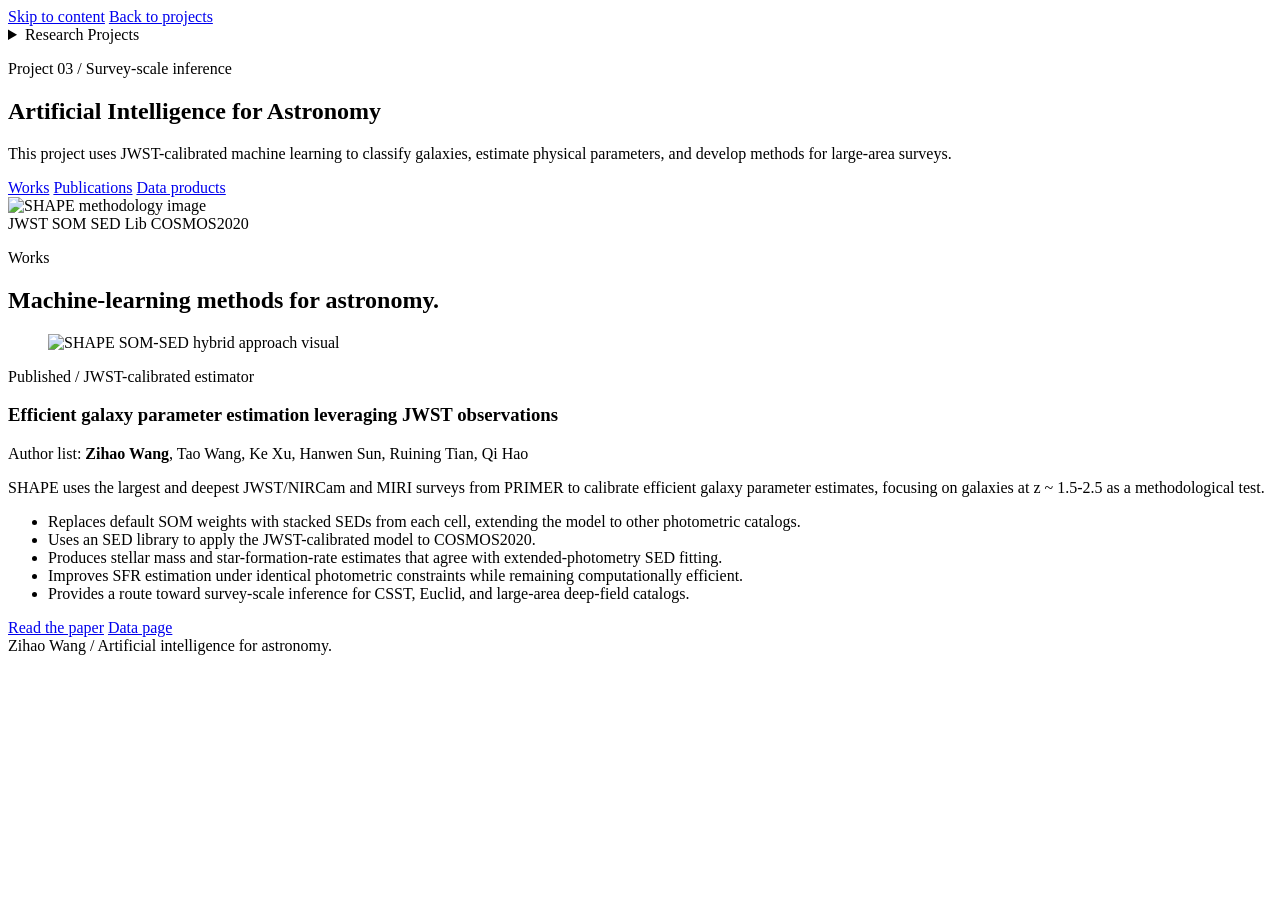
==== commit 37178685: "Simplify website copy and remove album filler" ====
--- a/pages/artificial-intelligence-astronomy.html
+++ b/pages/artificial-intelligence-astronomy.html
@@ -1,588 +1,180 @@
-<!DOCTYPE html>
+<!doctype html>
 <html lang="en">
-<head>
-  <meta charset="utf-8">
-  <meta name="viewport" content="width=device-width, initial-scale=1">
-  <title>Artificial Intelligence for Astronomy | Zihao Wang</title>
-  <meta name="description" content="Research project page of Zihao Wang on machine learning for astronomy, survey-scale inference, galaxy characterization, and public data products.">
-  <meta name="robots" content="index, follow">
-  <link rel="canonical" href="https://zihaowang-kiaa.github.io/personal-homepage/pages/artificial-intelligence-astronomy.html">
-  <meta property="og:type" content="article">
-  <meta property="og:title" content="Artificial Intelligence for Astronomy | Zihao Wang">
-  <meta property="og:description" content="Projects on machine learning for astronomical surveys, galaxy characterization, and scalable inference.">
-  <meta property="og:url" content="https://zihaowang-kiaa.github.io/personal-homepage/pages/artificial-intelligence-astronomy.html">
-  <meta property="og:image" content="https://zihaowang-kiaa.github.io/personal-homepage/source%20materials/SHAPE1.png">
-  <link rel="icon" href="data:,">
-  <style>
-    :root {
-      color-scheme: dark;
-      --bg: #050608;
-      --ink: #eef5f7;
-      --muted: #b5c2c8;
-      --dim: #76828a;
-      --line: rgba(238, 245, 247, 0.18);
-      --blue: #76b9ff;
-      --mint: #84f0d7;
-      --red: #e23b35;
-      --paper: rgba(7, 9, 12, 0.86);
-      --max: 1180px;
-    }
+  <head>
+    <meta charset="utf-8" />
+    <meta name="viewport" content="width=device-width, initial-scale=1" />
+    <title>Artificial Intelligence for Astronomy | Zihao Wang</title>
+    <meta
+      name="description"
+      content="Research project page of Zihao Wang on machine learning for astronomy, survey-scale inference, galaxy characterization, and public data products."
+    />
+    <meta name="robots" content="index, follow" />
+    <link
+      rel="canonical"
+      href="https://zihaowang-kiaa.github.io/personal-homepage/pages/artificial-intelligence-astronomy.html"
+    />
+    <meta property="og:type" content="article" />
+    <meta
+      property="og:title"
+      content="Artificial Intelligence for Astronomy | Zihao Wang"
+    />
+    <meta
+      property="og:description"
+      content="Projects on machine learning for astronomical surveys, galaxy characterization, and scalable inference."
+    />
+    <meta
+      property="og:url"
+      content="https://zihaowang-kiaa.github.io/personal-homepage/pages/artificial-intelligence-astronomy.html"
+    />
+    <meta
+      property="og:image"
+      content="https://zihaowang-kiaa.github.io/personal-homepage/assets/images/research/shape1.webp"
+    />
+    <link rel="icon" href="data:," />
+    <link rel="stylesheet" href="../assets/css/site.css" />
+    <link rel="stylesheet" href="../assets/css/research.css" />
+  </head>
+  <body class="research-page research-ai">
+    <a class="skip-link" href="#main">Skip to content</a>
 
-    * { box-sizing: border-box; }
+    <a class="back-link" href="../index.html#projects">Back to projects</a>
 
-    html { scroll-behavior: smooth; }
+    <details class="project-menu">
+      <summary>Research Projects</summary>
+      <div class="project-options">
+        <a href="high-redshift-black-holes-agns.html">
+          <small>01</small>
+          High-redshift black holes and AGNs
+        </a>
+        <a href="high-redshift-galaxies-star-formation.html">
+          <small>02</small>
+          High-redshift galaxies and star formation
+        </a>
+        <a
+          class="active"
+          aria-current="page"
+          href="artificial-intelligence-astronomy.html"
+        >
+          <small>03 Active</small>
+          Artificial Intelligence for astronomy
+        </a>
+      </div>
+    </details>
 
-    body {
-      margin: 0;
-      min-height: 100vh;
-      color: var(--ink);
-      background:
-        repeating-linear-gradient(90deg, rgba(118, 185, 255, 0.11) 0 1px, transparent 1px 68px),
-        repeating-linear-gradient(0deg, rgba(132, 240, 215, 0.055) 0 1px, transparent 1px 44px),
-        linear-gradient(115deg, rgba(5, 6, 8, 0.98), rgba(7, 14, 22, 0.96) 50%, rgba(13, 17, 18, 0.98)),
-        repeating-linear-gradient(0deg, rgba(118, 185, 255, 0.036) 0 1px, transparent 1px 13px),
-        linear-gradient(90deg, rgba(226, 59, 53, 0.08), transparent 32%, rgba(132, 240, 215, 0.09));
-      background-attachment: fixed;
-      font-family: Inter, Helvetica, Arial, sans-serif;
-      line-height: 1.72;
-      overflow-x: hidden;
-    }
+    <main id="main">
+      <section class="hero" id="top">
+        <div class="hero-inner">
+          <div>
+            <p class="kicker">Project 03 / Survey-scale inference</p>
+            <h1>Artificial Intelligence for Astronomy</h1>
+            <p class="subtitle">
+              This project uses JWST-calibrated machine learning to classify
+              galaxies, estimate physical parameters, and develop methods for
+              large-area surveys.
+            </p>
+            <div class="hero-actions" aria-label="Project shortcuts">
+              <a class="text-link" href="#works">Works</a>
+              <a class="text-link" href="#shape-publications">Publications</a>
+              <a class="text-link" href="#shape-data">Data products</a>
+            </div>
+          </div>
 
-    body::before {
-      content: "";
-      position: fixed;
-      inset: 0;
-      z-index: -1;
-      pointer-events: none;
-      background:
-        linear-gradient(rgba(118, 185, 255, 0.045) 1px, transparent 1px),
-        linear-gradient(90deg, rgba(132, 240, 215, 0.04) 1px, transparent 1px);
-      background-size: 44px 44px;
-      mask-image: linear-gradient(to bottom, rgba(0, 0, 0, 0.82), transparent 78%);
-    }
-
-    a { color: inherit; text-decoration: none; }
-
-    img {
-      display: block;
-      max-width: 100%;
-    }
-
-    a:focus-visible,
-    summary:focus-visible {
-      outline: 2px solid var(--mint);
-      outline-offset: 4px;
-    }
-
-    .back-link,
-    .project-menu {
-      position: fixed;
-      top: 18px;
-      z-index: 30;
-    }
-
-    .back-link {
-      left: 24px;
-      min-height: 42px;
-      display: inline-flex;
-      align-items: center;
-      color: var(--muted);
-      border-bottom: 2px solid var(--blue);
-      font-weight: 900;
-    }
-
-    .project-menu {
-      right: 24px;
-      width: min(340px, calc(100vw - 48px));
-    }
-
-    .project-menu summary {
-      min-height: 42px;
-      padding: 8px 14px;
-      list-style: none;
-      cursor: pointer;
-      border: 1px solid var(--line);
-      background: rgba(5, 6, 8, 0.8);
-      backdrop-filter: blur(14px);
-      font-weight: 900;
-      text-transform: uppercase;
-    }
-
-    .project-menu summary::-webkit-details-marker { display: none; }
-
-    .project-menu summary::after {
-      content: "+";
-      float: right;
-      color: var(--blue);
-    }
-
-    .project-menu[open] summary::after { content: "-"; }
-
-    .project-options {
-      margin-top: 8px;
-      border: 1px solid var(--line);
-      background: rgba(5, 6, 8, 0.94);
-      backdrop-filter: blur(14px);
-      box-shadow: 0 22px 70px rgba(0, 0, 0, 0.46);
-    }
-
-    .project-options a {
-      display: grid;
-      gap: 2px;
-      padding: 14px;
-      border-top: 1px solid var(--line);
-      color: var(--muted);
-    }
-
-    .project-options a:first-child { border-top: 0; }
-
-    .project-options a:hover,
-    .project-options a:focus-visible,
-    .project-options .active {
-      color: var(--ink);
-      background: rgba(118, 185, 255, 0.12);
-    }
-
-    .project-options small {
-      color: var(--dim);
-      text-transform: uppercase;
-      font-weight: 900;
-    }
-
-    h1, h2, h3 {
-      margin: 0;
-      font-family: Georgia, "Times New Roman", serif;
-      line-height: 1.05;
-    }
-
-    .hero {
-      min-height: 100svh;
-      padding: 116px 36px 96px;
-      display: grid;
-      align-items: center;
-      border-bottom: 1px solid var(--line);
-      overflow: hidden;
-      position: relative;
-      isolation: isolate;
-    }
-
-    .hero::before {
-      content: "";
-      position: absolute;
-      inset: 0;
-      z-index: 0;
-      pointer-events: none;
-      opacity: 0.56;
-      background:
-        linear-gradient(90deg, rgba(5, 6, 8, 0.92), rgba(5, 6, 8, 0.28) 46%, rgba(5, 6, 8, 0.82)),
-        repeating-linear-gradient(135deg, rgba(118, 185, 255, 0.18) 0 1px, transparent 1px 54px),
-        repeating-linear-gradient(45deg, rgba(132, 240, 215, 0.11) 0 1px, transparent 1px 78px),
-        linear-gradient(180deg, transparent, rgba(226, 59, 53, 0.08));
-    }
-
-    .hero-inner,
-    .section-inner {
-      width: min(var(--max), 100%);
-      margin: 0 auto;
-      position: relative;
-      z-index: 2;
-    }
-
-    .hero-inner {
-      display: grid;
-      grid-template-columns: minmax(0, 0.86fr) minmax(420px, 0.92fr);
-      gap: 58px;
-      align-items: center;
-    }
-
-    .kicker,
-    .eyebrow {
-      margin: 0;
-      color: var(--mint);
-      font-size: 0.82rem;
-      font-weight: 900;
-      text-transform: uppercase;
-    }
-
-    h1 {
-      margin-top: 18px;
-      max-width: 820px;
-      font-size: 5.3rem;
-      filter: url(#text-waver);
-    }
-
-    .subtitle {
-      margin: 28px 0 0;
-      max-width: 780px;
-      color: var(--muted);
-      font-size: 1.08rem;
-      line-height: 1.78;
-    }
-
-    .hero-actions {
-      display: flex;
-      flex-wrap: wrap;
-      gap: 14px;
-      margin-top: 32px;
-    }
-
-    .text-link,
-    .source-link {
-      min-height: 38px;
-      display: inline-flex;
-      align-items: center;
-      justify-self: start;
-      color: var(--ink);
-      border-bottom: 2px solid var(--blue);
-      font-weight: 900;
-    }
-
-    .text-link:hover,
-    .source-link:hover,
-    .text-link:focus-visible,
-    .source-link:focus-visible {
-      color: var(--mint);
-    }
-
-    .data-map {
-      position: relative;
-      border: 1px solid var(--line);
-      background: rgba(5, 6, 8, 0.7);
-      padding: 12px;
-      overflow: hidden;
-      box-shadow: 0 26px 86px rgba(0, 0, 0, 0.54);
-    }
-
-    .data-map img {
-      width: 100%;
-      aspect-ratio: 2.91 / 1;
-      object-fit: contain;
-      object-position: center;
-      opacity: 0.9;
-      filter: contrast(1.1) saturate(0.92);
-      background: #050608;
-    }
-
-    .data-map::after {
-      content: "";
-      position: absolute;
-      inset: 0;
-      pointer-events: none;
-      background:
-        linear-gradient(90deg, transparent, rgba(5, 6, 8, 0.42)),
-        repeating-linear-gradient(90deg, rgba(118, 185, 255, 0.12) 0 1px, transparent 1px 42px),
-        repeating-linear-gradient(0deg, rgba(132, 240, 215, 0.1) 0 1px, transparent 1px 34px);
-    }
-
-    .map-labels {
-      position: absolute;
-      left: 18px;
-      right: 18px;
-      bottom: 16px;
-      z-index: 2;
-      display: flex;
-      flex-wrap: wrap;
-      gap: 8px;
-    }
-
-    .map-labels span {
-      border: 1px solid rgba(118, 185, 255, 0.28);
-      background: rgba(5, 8, 12, 0.76);
-      padding: 6px 8px;
-      color: var(--ink);
-      font-size: 0.78rem;
-      font-weight: 900;
-      text-transform: uppercase;
-    }
-
-    section {
-      padding: 88px 36px;
-      border-top: 1px solid var(--line);
-      background: rgba(5, 6, 8, 0.72);
-    }
-
-    .section-head {
-      display: grid;
-      grid-template-columns: minmax(190px, 0.32fr) minmax(0, 1fr);
-      gap: 44px;
-      align-items: start;
-      margin-bottom: 40px;
-    }
-
-    .section-head p {
-      margin: 0;
-      color: var(--blue);
-      font-family: Georgia, "Times New Roman", serif;
-      font-size: 1.12rem;
-      font-style: italic;
-    }
-
-    .section-head h2 {
-      font-size: 3.1rem;
-      max-width: 940px;
-    }
-
-    .work-card {
-      border: 1px solid var(--line);
-      border-radius: 6px;
-      background:
-        repeating-linear-gradient(90deg, rgba(118, 185, 255, 0.055) 0 1px, transparent 1px 34px),
-        linear-gradient(135deg, rgba(118, 185, 255, 0.12), rgba(132, 240, 215, 0.055) 48%, rgba(226, 59, 53, 0.04)),
-        var(--paper);
-      box-shadow: 0 22px 78px rgba(0, 0, 0, 0.36);
-    }
-
-    .work-grid {
-      display: grid;
-      grid-template-columns: repeat(auto-fit, minmax(min(100%, 520px), 1fr));
-      gap: 28px;
-    }
-
-    .work-body p,
-    .work-body li {
-      color: var(--muted);
-    }
-
-    .work-card {
-      overflow: hidden;
-      display: grid;
-      grid-template-columns: minmax(0, 1fr);
-      align-items: start;
-    }
-
-    .work-cover {
-      margin: 0;
-      padding: 18px;
-      border-bottom: 1px solid var(--line);
-      background:
-        linear-gradient(135deg, rgba(118, 185, 255, 0.12), rgba(132, 240, 215, 0.04)),
-        #050608;
-      overflow: hidden;
-    }
-
-    .work-cover img {
-      width: 100%;
-      aspect-ratio: 2.91 / 1;
-      height: auto;
-      object-fit: contain;
-      object-position: center;
-    }
-
-    .work-body {
-      padding: 36px;
-      display: grid;
-      gap: 18px;
-      align-content: start;
-    }
-
-    .work-type {
-      margin: 0;
-      color: var(--mint);
-      font-size: 0.78rem;
-      font-weight: 900;
-      text-transform: uppercase;
-    }
-
-    .work-body h3 {
-      font-size: 2rem;
-    }
-
-    .authors {
-      margin: 0;
-      color: var(--muted);
-      font-size: 0.95rem;
-    }
-
-    .authors strong {
-      color: var(--ink);
-      background: rgba(118, 185, 255, 0.18);
-      padding: 0 4px;
-    }
-
-    .work-body ul {
-      margin: 0;
-      padding-left: 20px;
-      line-height: 1.72;
-    }
-
-    .work-body li + li { margin-top: 12px; }
-
-    footer {
-      border-top: 1px solid var(--line);
-      padding: 28px 36px;
-      color: var(--dim);
-      background: rgba(5, 6, 8, 0.92);
-    }
-
-    @media (max-width: 980px) {
-      .hero-inner,
-      .section-head,
-      .work-card {
-        grid-template-columns: 1fr;
-      }
-
-      .hero {
-        min-height: auto;
-        padding-top: 150px;
-      }
-
-      .work-cover {
-        min-height: auto;
-        border-right: 0;
-        border-bottom: 1px solid var(--line);
-      }
-
-      .work-cover img {
-        aspect-ratio: 2.91 / 1;
-      }
-
-      .project-menu,
-      .back-link {
-        position: absolute;
-      }
-    }
-
-    @media (max-width: 640px) {
-      .hero,
-      section {
-        padding-left: 20px;
-        padding-right: 20px;
-      }
-
-      .back-link {
-        left: 18px;
-        top: 76px;
-      }
-
-      .project-menu {
-        right: 18px;
-        width: calc(100vw - 36px);
-      }
-
-      h1 {
-        font-size: 3rem;
-      }
-
-      .section-head h2 {
-        font-size: 2.08rem;
-      }
-
-      .work-body {
-        padding: 24px;
-      }
-    }
-  </style>
-</head>
-<body>
-  <svg width="0" height="0" aria-hidden="true">
-    <filter id="text-waver">
-      <feTurbulence baseFrequency="0.016" seed="5">
-        <animate attributeName="seed" dur="0.8s" values="5;8;6;5" repeatCount="indefinite"></animate>
-      </feTurbulence>
-      <feDisplacementMap in="SourceGraphic" scale="1.8"></feDisplacementMap>
-    </filter>
-  </svg>
-
-  <a class="back-link" href="../index.html#projects">Back to projects</a>
-
-  <details class="project-menu">
-    <summary>Research Projects</summary>
-    <div class="project-options">
-      <a href="high-redshift-black-holes-agns.html">
-        <small>01</small>
-        High-redshift black holes and AGNs
-      </a>
-      <a href="high-redshift-galaxies-star-formation.html">
-        <small>02</small>
-        High-redshift galaxies and star formation
-      </a>
-      <a class="active" href="artificial-intelligence-astronomy.html">
-        <small>03 Active</small>
-        Artificial Intelligence for astronomy
-      </a>
-    </div>
-  </details>
-
-  <main>
-    <section class="hero" id="top">
-      <div class="hero-inner">
-        <div>
-          <p class="kicker">Project 03 / Survey-scale inference</p>
-          <h1>Artificial Intelligence for Astronomy</h1>
-          <p class="subtitle">
-            Deep-field surveys are turning galaxy evolution into a high-dimensional inference problem. This project uses JWST-calibrated machine learning to classify galaxies, estimate physical parameters, and prepare methods for the next generation of large-area surveys.
-          </p>
-          <div class="hero-actions" aria-label="Project shortcuts">
-            <a class="text-link" href="#works">Works</a>
-            <a class="text-link" href="#shape-publications">Publications</a>
-            <a class="text-link" href="#shape-data">Data products</a>
+          <div class="data-map" aria-label="SHAPE methodology visual">
+            <img
+              src="../assets/images/research/shape1.webp"
+              alt="SHAPE methodology image"
+            />
+            <div class="map-labels" aria-hidden="true">
+              <span>JWST</span>
+              <span>SOM</span>
+              <span>SED Lib</span>
+              <span>COSMOS2020</span>
+            </div>
           </div>
         </div>
+      </section>
 
-        <div class="data-map" aria-label="SHAPE methodology visual">
-          <img src="../source materials/SHAPE1.png" alt="SHAPE methodology image">
-          <div class="map-labels" aria-hidden="true">
-            <span>JWST</span>
-            <span>SOM</span>
-            <span>SED Lib</span>
-            <span>COSMOS2020</span>
+      <section id="works">
+        <div class="section-inner">
+          <div class="section-head">
+            <p>Works</p>
+            <h2>Machine-learning methods for astronomy.</h2>
+          </div>
+
+          <div class="work-grid">
+            <article class="work-card" id="shape">
+              <figure class="work-cover">
+                <img
+                  src="../assets/images/research/shape1.webp"
+                  alt="SHAPE SOM-SED hybrid approach visual"
+                />
+              </figure>
+              <div class="work-body">
+                <p class="work-type">Published / JWST-calibrated estimator</p>
+                <h3>
+                  Efficient galaxy parameter estimation leveraging JWST
+                  observations
+                </h3>
+                <p class="authors">
+                  Author list: <strong>Zihao Wang</strong>, Tao Wang, Ke Xu,
+                  Hanwen Sun, Ruining Tian, Qi Hao
+                </p>
+                <p>
+                  SHAPE uses the largest and deepest JWST/NIRCam and MIRI
+                  surveys from PRIMER to calibrate efficient galaxy parameter
+                  estimates, focusing on galaxies at z ~ 1.5-2.5 as a
+                  methodological test.
+                </p>
+                <ul>
+                  <li>
+                    Replaces default SOM weights with stacked SEDs from each
+                    cell, extending the model to other photometric catalogs.
+                  </li>
+                  <li>
+                    Uses an SED library to apply the JWST-calibrated model to
+                    COSMOS2020.
+                  </li>
+                  <li>
+                    Produces stellar mass and star-formation-rate estimates that
+                    agree with extended-photometry SED fitting.
+                  </li>
+                  <li>
+                    Improves SFR estimation under identical photometric
+                    constraints while remaining computationally efficient.
+                  </li>
+                  <li>
+                    Provides a route toward survey-scale inference for CSST,
+                    Euclid, and large-area deep-field catalogs.
+                  </li>
+                </ul>
+                <div class="hero-actions">
+                  <a
+                    id="shape-publications"
+                    class="source-link"
+                    href="https://ui.adsabs.harvard.edu/abs/2026A%26A...706A.277W/abstract"
+                    target="_blank"
+                    rel="noopener noreferrer"
+                    >Read the paper</a
+                  >
+                  <a
+                    id="shape-data"
+                    class="source-link"
+                    href="http://www.taoofcosmos.space/ultimate/"
+                    target="_blank"
+                    rel="noopener noreferrer"
+                    >Data page</a
+                  >
+                </div>
+              </div>
+            </article>
           </div>
         </div>
-      </div>
+      </section>
+    </main>
 
-    </section>
+    <footer>Zihao Wang / Artificial intelligence for astronomy.</footer>
 
-    <section id="works">
-      <div class="section-inner">
-        <div class="section-head">
-          <p>Works</p>
-          <h2>Machine-learning methods for astronomy.</h2>
-        </div>
-
-        <div class="work-grid">
-          <article class="work-card" id="shape">
-            <figure class="work-cover">
-              <img src="../source materials/SHAPE1.png" alt="SHAPE SOM-SED hybrid approach visual">
-            </figure>
-            <div class="work-body">
-              <p class="work-type">Published / JWST-calibrated estimator</p>
-              <h3>Efficient galaxy parameter estimation leveraging JWST observations</h3>
-              <p class="authors">Author list: <strong>Zihao Wang</strong>, Tao Wang, Ke Xu, Hanwen Sun, Ruining Tian, Qi Hao</p>
-              <p>
-                SHAPE uses the largest and deepest JWST/NIRCam and MIRI surveys from PRIMER to calibrate efficient galaxy parameter estimates, focusing on galaxies at z ~ 1.5-2.5 as a methodological test.
-              </p>
-              <ul>
-                <li>Replaces default SOM weights with stacked SEDs from each cell, extending the model to other photometric catalogs.</li>
-                <li>Uses an SED library to apply the JWST-calibrated model to COSMOS2020.</li>
-                <li>Produces stellar mass and star-formation-rate estimates that agree with extended-photometry SED fitting.</li>
-                <li>Improves SFR estimation under identical photometric constraints while remaining computationally efficient.</li>
-                <li>Provides a route toward survey-scale inference for CSST, Euclid, and large-area deep-field catalogs.</li>
-              </ul>
-              <div class="hero-actions">
-                <a id="shape-publications" class="source-link" href="https://ui.adsabs.harvard.edu/abs/2026A%26A...706A.277W/abstract" target="_blank" rel="noopener noreferrer">Read the paper</a>
-                <a id="shape-data" class="source-link" href="http://www.taoofcosmos.space/ultimate/" target="_blank" rel="noopener noreferrer">Data page</a>
-              </div>
-            </div>
-          </article>
-        </div>
-      </div>
-    </section>
-
-  </main>
-
-  <footer>
-    Zihao Wang / Artificial intelligence for astronomy.
-  </footer>
-
-  <script>
-    document.querySelectorAll("a[href]").forEach((link) => {
-      const href = link.getAttribute("href") || "";
-      if (!/^https?:\/\//i.test(href)) return;
-      const url = new URL(href, window.location.href);
-      if (url.origin === window.location.origin) return;
-      link.target = "_blank";
-      link.rel = "noopener noreferrer";
-    });
-  </script>
-</body>
+    <script src="../assets/js/site.js" defer></script>
+    <script src="../assets/js/research.js" defer></script>
+  </body>
 </html>
